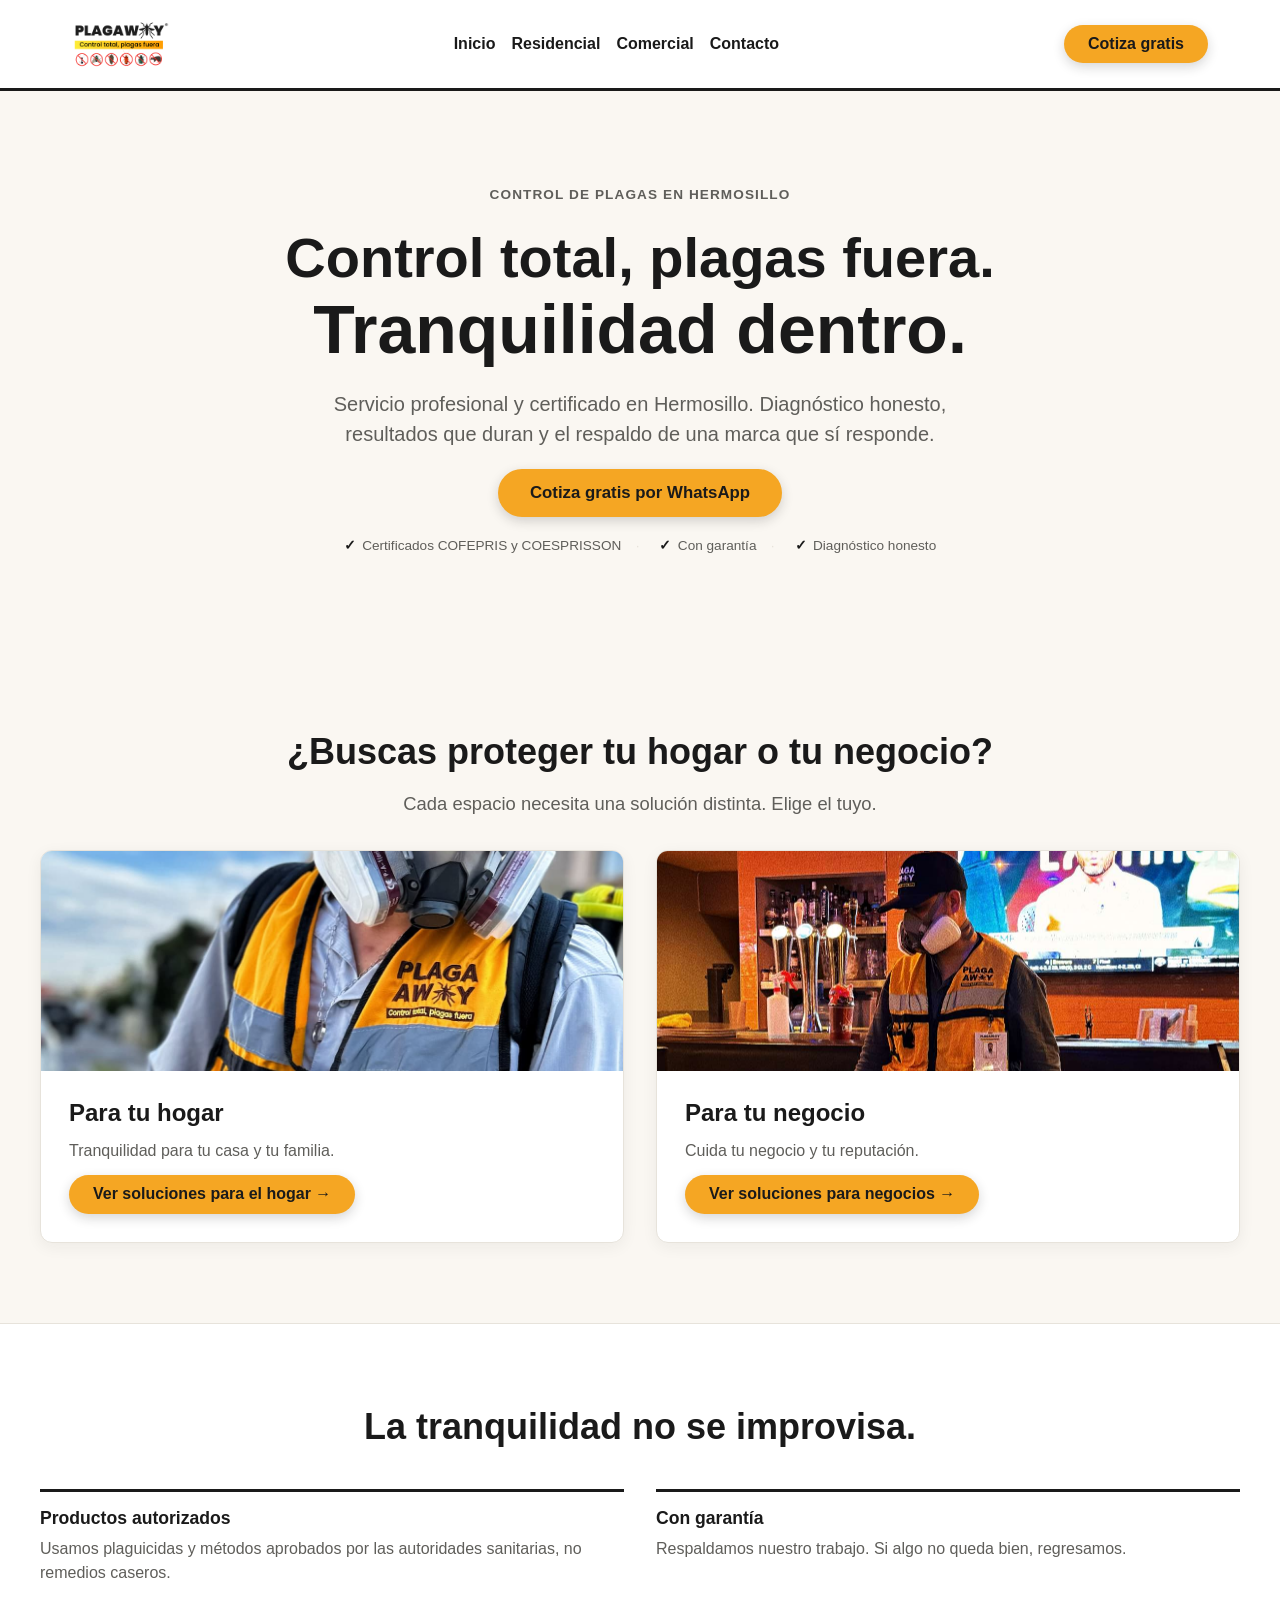
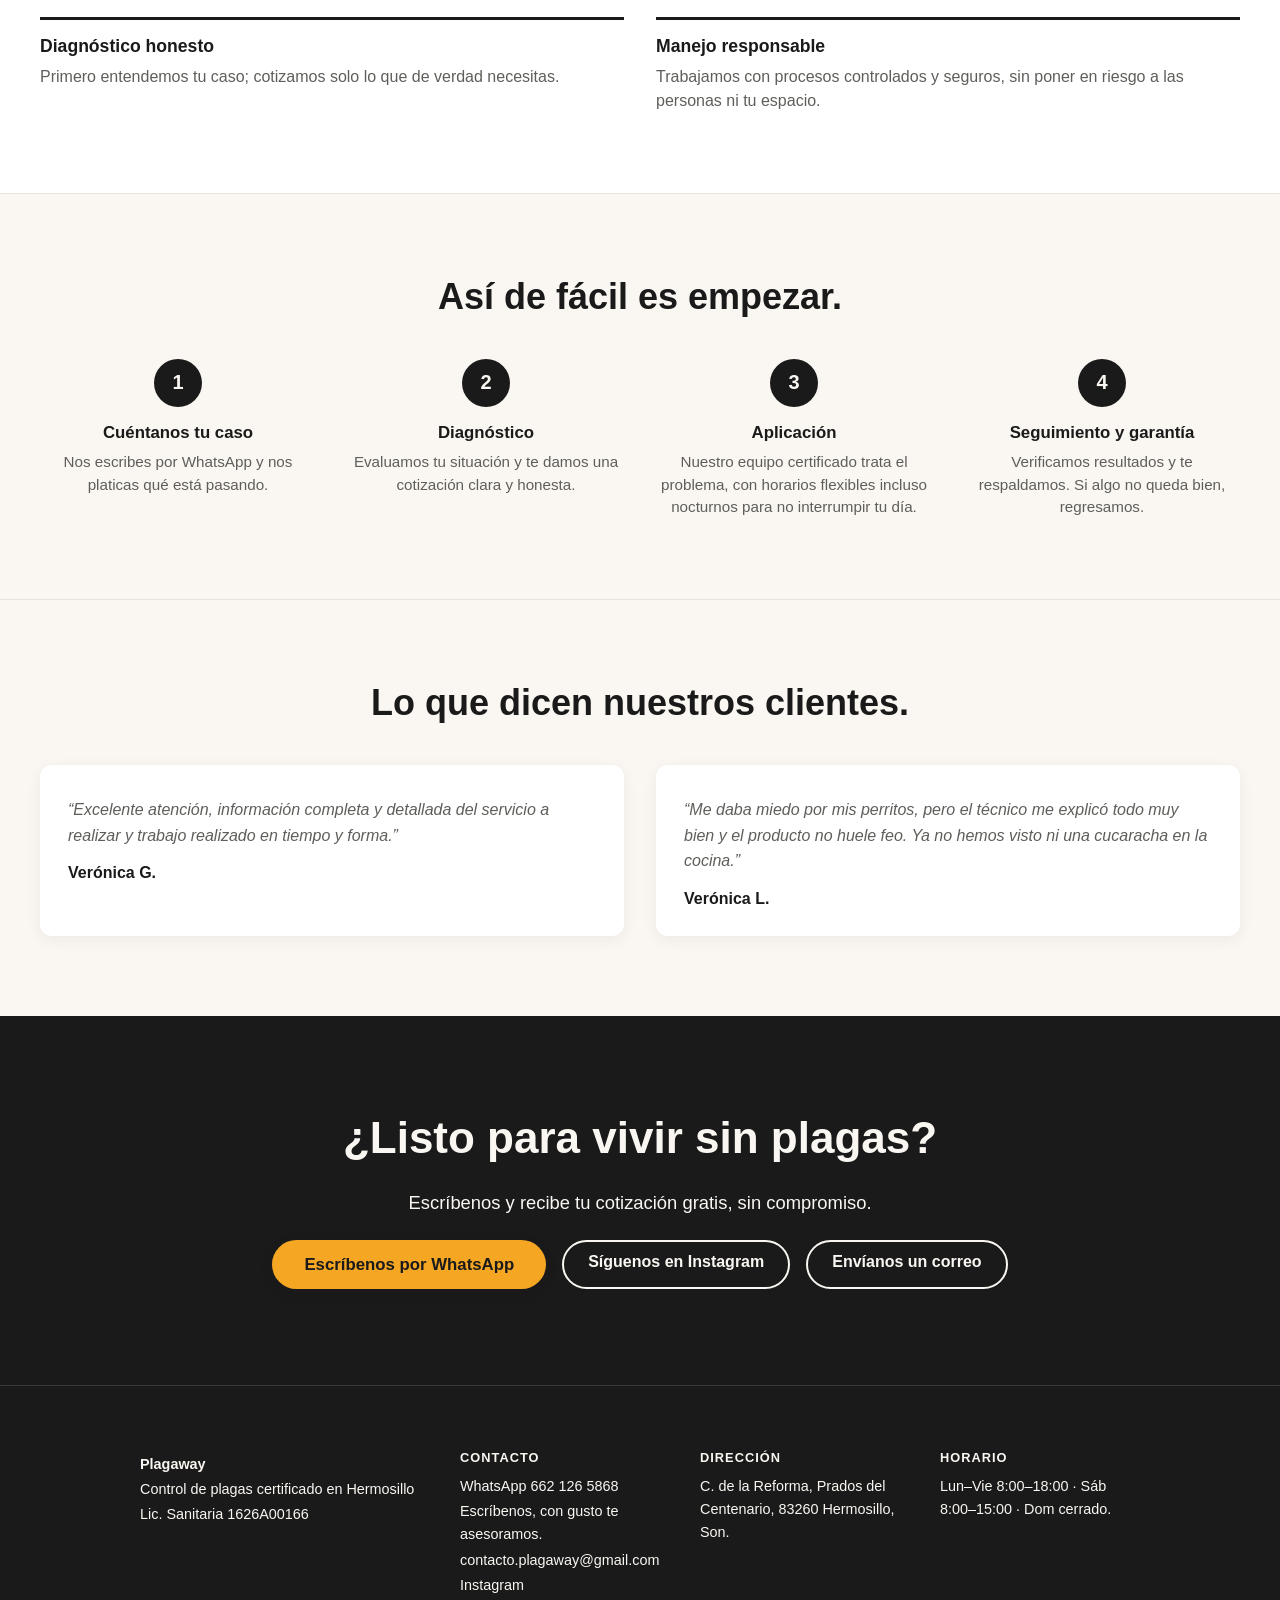
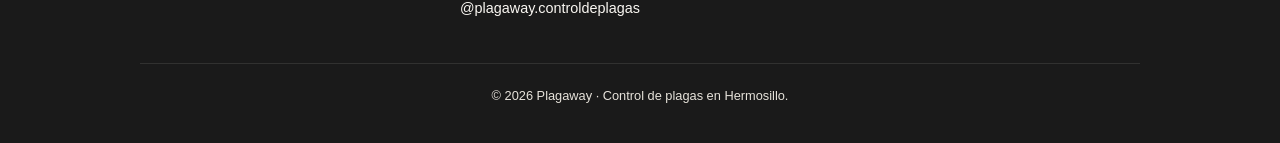
==== index.html @ 9a329391 "chore: favicon del sitio" ====
<!DOCTYPE html>
<html lang="es-MX">
<head>
  <meta charset="UTF-8">
  <meta name="viewport" content="width=device-width, initial-scale=1.0">
  <meta name="theme-color" content="#1A1A1A">
  <link rel="icon" type="image/png" href="favicon-isotipo.png">
  <link rel="apple-touch-icon" href="favicon-isotipo.png">
  <title>Plagaway | Fumigación y control de plagas en Hermosillo</title>
  <meta name="description" content="Control de plagas profesional y certificado en Hermosillo. Negocios, restaurantes y hogares. Diagnóstico honesto y garantía. Cotiza gratis por WhatsApp.">
  <meta name="keywords" content="fumigación Hermosillo, control de plagas Hermosillo, fumigación restaurantes, control de plagas negocios, póliza de fumigación, control de roedores, ratas, ratones, cucarachas, fumigación comercial, fumigación residencial, plagas Sonora">
  <meta property="og:title" content="Plagaway | Fumigación y control de plagas en Hermosillo">
  <meta property="og:description" content="Control de plagas profesional y certificado en Hermosillo y alrededores. Negocios, restaurantes y hogares. Cotiza gratis por WhatsApp.">
  <meta property="og:type" content="website">
  <meta property="og:site_name" content="Plagaway">
  <link rel="canonical" href="https://www.plagaway.com.mx/">
  <meta property="og:locale" content="es_MX">
  <meta property="og:url" content="https://www.plagaway.com.mx/">
  <meta property="og:image" content="https://www.plagaway.com.mx/img/og-image.jpg">
  <meta property="og:image:width" content="1200">
  <meta property="og:image:height" content="630">
  <meta name="twitter:card" content="summary_large_image">
  <meta name="twitter:title" content="Plagaway | Fumigación y control de plagas en Hermosillo">
  <meta name="twitter:description" content="Control de plagas profesional y certificado en Hermosillo y alrededores. Negocios, restaurantes y hogares. Cotiza gratis por WhatsApp.">
  <meta name="twitter:image" content="https://www.plagaway.com.mx/img/og-image.jpg">
  <link rel="stylesheet" href="styles.css">
  <script type="application/ld+json">
  {
    "@context": "https://schema.org",
    "@type": "LocalBusiness",
    "name": "Plagaway",
    "description": "Control de plagas certificado en Hermosillo para negocios y hogares.",
    "url": "https://www.plagaway.com.mx",
    "telephone": "+526621265868",
    "email": "contacto.plagaway@gmail.com",
    "image": "https://www.plagaway.com.mx/img/og-image.jpg",
    "logo": "https://www.plagaway.com.mx/img/og-image.jpg",
    "address": {
      "@type": "PostalAddress",
      "streetAddress": "C. de la Reforma, Prados del Centenario",
      "addressLocality": "Hermosillo",
      "addressRegion": "Sonora",
      "postalCode": "83260",
      "addressCountry": "MX"
    },
    "areaServed": "Hermosillo y alrededores",
    "openingHours": [
      "Mo-Fr 08:00-18:00",
      "Sa 08:00-15:00"
    ],
    "sameAs": [
      "https://instagram.com/plagaway.controldeplagas"
    ]
  }
  </script>
</head>
<body>
  <header class="topbar">
    <div class="topbar__inner">
      <img src="logo.png" alt="Plagaway" class="topbar__logo">
      <nav class="nav">
        <a href="index.html">Inicio</a>
        <a href="residencial.html">Residencial</a>
        <a href="comercial.html">Comercial</a>
        <a href="#contacto">Contacto</a>
      </nav>
      <a href="https://wa.me/526621265868?text=Hola%2C%20vengo%20de%20su%20p%C3%A1gina%20web%20y%20quiero%20cotizar." target="_blank" rel="noopener noreferrer" class="btn btn--amber">Cotiza gratis</a>
    </div>
  </header>

  <section class="hero">
    <div class="hero__inner">
      <p class="hero__kicker">Control de plagas en Hermosillo</p>
      <h1 class="hero__title">Control total, plagas fuera. <span class="hero__title-accent">Tranquilidad dentro.</span></h1>
      <p class="hero__subtitle">Servicio profesional y certificado en Hermosillo. Diagnóstico honesto, resultados que duran y el respaldo de una marca que sí responde.</p>
      <a href="https://wa.me/526621265868?text=Hola%2C%20vengo%20de%20su%20p%C3%A1gina%20web%20y%20quiero%20cotizar." target="_blank" rel="noopener noreferrer" class="btn btn--amber btn--large">Cotiza gratis por WhatsApp</a>
      <ul class="hero__trust">
        <li>Certificados COFEPRIS y COESPRISSON</li>
        <li>Con garantía</li>
        <li>Diagnóstico honesto</li>
      </ul>
    </div>
  </section>

  <section class="paths">
    <div class="paths__inner">
      <h2 class="paths__heading">¿Buscas proteger tu hogar o tu negocio?</h2>
      <p class="paths__intro">Cada espacio necesita una solución distinta. Elige el tuyo.</p>
      <div class="paths__grid">
        <article class="path-card">
          <img class="path-card__image" src="img/residencial-servicio.jpg" style="object-position: center 32%;" alt="Técnico certificado de Plagaway atendiendo un hogar">
          <div class="path-card__body">
            <h3 class="path-card__title">Para tu hogar</h3>
            <p class="path-card__text">Tranquilidad para tu casa y tu familia.</p>
            <a href="residencial.html" class="btn btn--amber">Ver soluciones para el hogar →</a>
          </div>
        </article>
        <article class="path-card">
          <img class="path-card__image" src="img/comercial-restaurante.jpg" style="object-position: center 18%;" alt="Técnico de Plagaway fumigando un restaurante">
          <div class="path-card__body">
            <h3 class="path-card__title">Para tu negocio</h3>
            <p class="path-card__text">Cuida tu negocio y tu reputación.</p>
            <a href="comercial.html" class="btn btn--amber">Ver soluciones para negocios →</a>
          </div>
        </article>
      </div>
    </div>
  </section>

  <section class="why">
    <div class="why__inner">
      <h2 class="why__heading">La tranquilidad no se improvisa.</h2>

      <div class="why__grid">
        <div class="why-item">
          <h3 class="why-item__title">Productos autorizados</h3>
          <p class="why-item__text">Usamos plaguicidas y métodos aprobados por las autoridades sanitarias, no remedios caseros.</p>
        </div>
        <div class="why-item">
          <h3 class="why-item__title">Con garantía</h3>
          <p class="why-item__text">Respaldamos nuestro trabajo. Si algo no queda bien, regresamos.</p>
        </div>
        <div class="why-item">
          <h3 class="why-item__title">Diagnóstico honesto</h3>
          <p class="why-item__text">Primero entendemos tu caso; cotizamos solo lo que de verdad necesitas.</p>
        </div>
        <div class="why-item">
          <h3 class="why-item__title">Manejo responsable</h3>
          <p class="why-item__text">Trabajamos con procesos controlados y seguros, sin poner en riesgo a las personas ni tu espacio.</p>
        </div>
      </div>
    </div>
  </section>

  <section class="process">
    <div class="process__inner">
      <h2 class="process__heading">Así de fácil es empezar.</h2>

      <div class="process__steps">
        <div class="process-step">
          <span class="process-step__number">1</span>
          <h3 class="process-step__title">Cuéntanos tu caso</h3>
          <p class="process-step__text">Nos escribes por WhatsApp y nos platicas qué está pasando.</p>
        </div>
        <div class="process-step">
          <span class="process-step__number">2</span>
          <h3 class="process-step__title">Diagnóstico</h3>
          <p class="process-step__text">Evaluamos tu situación y te damos una cotización clara y honesta.</p>
        </div>
        <div class="process-step">
          <span class="process-step__number">3</span>
          <h3 class="process-step__title">Aplicación</h3>
          <p class="process-step__text">Nuestro equipo certificado trata el problema, con horarios flexibles incluso nocturnos para no interrumpir tu día.</p>
        </div>
        <div class="process-step">
          <span class="process-step__number">4</span>
          <h3 class="process-step__title">Seguimiento y garantía</h3>
          <p class="process-step__text">Verificamos resultados y te respaldamos. Si algo no queda bien, regresamos.</p>
        </div>
      </div>
    </div>
  </section>

  <section class="testimonials">
    <div class="testimonials__inner">
      <h2 class="testimonials__heading">Lo que dicen nuestros clientes.</h2>

      <div class="testimonials__grid">
        <blockquote class="testimonial">
          <p class="testimonial__text">“Excelente atención, información completa y detallada del servicio a realizar y trabajo realizado en tiempo y forma.”</p>
          <footer class="testimonial__author">Verónica G.</footer>
        </blockquote>
        <blockquote class="testimonial">
          <p class="testimonial__text">“Me daba miedo por mis perritos, pero el técnico me explicó todo muy bien y el producto no huele feo. Ya no hemos visto ni una cucaracha en la cocina.”</p>
          <footer class="testimonial__author">Verónica L.</footer>
        </blockquote>
      </div>
    </div>
  </section>

  <section class="contact" id="contacto">
    <div class="contact__inner">
      <h2 class="contact__heading">¿Listo para vivir sin plagas?</h2>
      <p class="contact__subtitle">Escríbenos y recibe tu cotización gratis, sin compromiso.</p>

      <div class="contact__actions">
        <a href="https://wa.me/526621265868?text=Hola%2C%20vengo%20de%20su%20p%C3%A1gina%20web%20y%20quiero%20cotizar." target="_blank" rel="noopener noreferrer" class="btn btn--amber btn--large">Escríbenos por WhatsApp</a>
        <a href="https://instagram.com/plagaway.controldeplagas" class="btn btn--outline">Síguenos en Instagram</a>
        <a href="mailto:contacto.plagaway@gmail.com" class="btn btn--outline">Envíanos un correo</a>
      </div>
    </div>
  </section>

  <footer class="footer">
    <div class="footer__inner">
      <div class="footer__col">
        <p class="footer__name">Plagaway</p>
        <p>Control de plagas certificado en Hermosillo</p>
        <p class="footer__muted">Lic. Sanitaria 1626A00166</p>
      </div>

      <div class="footer__col">
        <h2 class="footer__title">Contacto</h2>
        <p><a class="footer__link" href="https://wa.me/526621265868?text=Hola%2C%20vengo%20de%20su%20p%C3%A1gina%20web%20y%20quiero%20cotizar." target="_blank" rel="noopener noreferrer">WhatsApp 662 126 5868</a></p>
        <p class="footer__muted">Escríbenos, con gusto te asesoramos.</p>
        <p><a class="footer__link" href="mailto:contacto.plagaway@gmail.com">contacto.plagaway@gmail.com</a></p>
        <p><a class="footer__link" href="https://instagram.com/plagaway.controldeplagas" target="_blank" rel="noopener noreferrer">Instagram @plagaway.controldeplagas</a></p>
      </div>

      <div class="footer__col">
        <h2 class="footer__title">Dirección</h2>
        <p>C. de la Reforma, Prados del Centenario, 83260 Hermosillo, Son.</p>
      </div>

      <div class="footer__col">
        <h2 class="footer__title">Horario</h2>
        <p>Lun–Vie 8:00–18:00 · Sáb 8:00–15:00 · Dom cerrado.</p>
      </div>
    </div>

    <p class="footer__legal">© 2026 Plagaway · Control de plagas en Hermosillo.</p>
  </footer>
</body>
</html>
---- styles.css ----
:root {
  --ambar: #F5A623;
  --ambar-oscuro: #E08E00;
  --negro-carbon: #1A1A1A;
  --crema: #FAF7F2;
  --gris-piedra: #E7E3DB;
  --blanco: #FFFFFF;
  --gris-oscuro: #5F5E5A;
}

* {
  box-sizing: border-box;
}

body,
h1,
h2,
h3,
h4,
p,
blockquote {
  margin: 0;
}

body {
  font-family: -apple-system, BlinkMacSystemFont, "Segoe UI", Roboto, Helvetica, Arial, sans-serif;
  background-color: var(--crema);
  color: var(--negro-carbon);
}

.btn {
  display: inline-block;
  border-radius: 999px;
  padding: 0.65rem 1.5rem;
  font-weight: 600;
  text-decoration: none;
  transition: background-color 0.2s ease, box-shadow 0.2s ease;
}

.btn--amber {
  background-color: var(--ambar);
  color: var(--negro-carbon);
  box-shadow: 0 4px 12px rgba(26, 26, 26, 0.18);
}

.btn--amber:hover {
  background-color: var(--ambar-oscuro);
  box-shadow: 0 6px 16px rgba(26, 26, 26, 0.22);
}

.btn--large {
  padding: 0.9rem 2rem;
  font-size: 1.05rem;
}

/* Barra superior */
.topbar {
  background-color: var(--blanco);
  border-bottom: 3px solid var(--negro-carbon);
}

.topbar__inner {
  max-width: 1200px;
  margin: 0 auto;
  padding: 1rem 1.25rem;
  display: flex;
  flex-wrap: wrap;
  align-items: center;
  justify-content: space-between;
  gap: 0.75rem;
}

.topbar__logo {
  height: 40px;
  width: auto;
  order: 1;
}

.topbar__inner > .btn {
  order: 2;
}

.nav {
  order: 3;
  width: 100%;
  display: flex;
  flex-wrap: wrap;
  justify-content: center;
  gap: 1rem;
  font-size: 0.9rem;
}

.nav a {
  color: var(--negro-carbon);
  text-decoration: none;
  font-weight: 600;
}

.nav a:hover,
.nav a:focus {
  color: var(--negro-carbon);
}

/* Hero */
.hero {
  background-color: var(--crema);
  padding: 3.5rem 1.25rem;
}

.hero__inner {
  max-width: 800px;
  margin: 0 auto;
  text-align: center;
  display: flex;
  flex-direction: column;
  align-items: center;
  gap: 1.25rem;
}

.hero__title {
  color: var(--negro-carbon);
  font-size: clamp(2rem, 5vw, 3.5rem);
  line-height: 1.15;
}

.hero__subtitle {
  color: var(--gris-oscuro);
  font-size: clamp(1rem, 2vw, 1.25rem);
  line-height: 1.5;
  max-width: 620px;
}

.hero__cert {
  color: var(--gris-oscuro);
  font-size: 0.85rem;
}

.hero__kicker {
  color: var(--gris-oscuro);
  text-transform: uppercase;
  letter-spacing: 0.08em;
  font-size: 0.85rem;
  font-weight: 600;
  margin-bottom: 0.25rem;
}

.hero__title-accent {
  display: block;
  font-size: clamp(2.5rem, 6vw, 4.25rem);
  font-weight: 800;
}

.hero__trust {
  list-style: none;
  margin: 0;
  padding: 0;
  display: flex;
  flex-wrap: wrap;
  justify-content: center;
  gap: 0.5rem 1.25rem;
  font-size: 0.85rem;
  color: var(--gris-oscuro);
}

.hero__trust li {
  display: flex;
  align-items: center;
  gap: 0.4rem;
}

.hero__trust li::before {
  content: "✓";
  color: var(--negro-carbon);
  font-weight: 700;
}

.hero__trust li:not(:last-child)::after {
  content: "·";
  color: var(--gris-piedra);
  margin-left: 0.5rem;
}

@media (max-width: 480px) {
  .hero__title {
    font-size: 1.75rem;
  }

  .hero__title-accent {
    font-size: 2rem;
    line-height: 1.15;
  }
}

@media (min-width: 768px) {
  .topbar__inner {
    flex-wrap: nowrap;
    padding: 1.25rem 2rem;
  }

  .topbar__logo {
    height: 48px;
  }

  .nav {
    order: 2;
    width: auto;
    font-size: 1rem;
  }

  .topbar__inner > .btn {
    order: 3;
  }

  .hero {
    padding: 6rem 2rem;
  }
}

/* Servicios */
.services {
  background-color: var(--crema);
  padding: 3.5rem 1.25rem;
}

.services__inner {
  max-width: 1200px;
  margin: 0 auto;
}

.services__heading {
  color: var(--negro-carbon);
  text-align: center;
  font-size: clamp(1.5rem, 4vw, 2.25rem);
  line-height: 1.25;
  margin-bottom: 2rem;
}

.services__cards {
  display: grid;
  grid-template-columns: 1fr;
  gap: 1.5rem;
}

.service-card {
  background-color: var(--blanco);
  border: 1px solid var(--gris-piedra);
  border-radius: 12px;
  padding: 1.75rem;
  box-shadow: 0 4px 16px rgba(26, 26, 26, 0.06);
  display: flex;
  flex-direction: column;
  align-items: flex-start;
  gap: 1rem;
}

.service-card__image {
  display: block;
  width: calc(100% + 3.5rem);
  height: 340px;
  object-fit: cover;
  object-position: top;
  margin: -1.75rem -1.75rem 0 -1.75rem;
  border-radius: 12px 12px 0 0;
}

.service-card__title {
  color: var(--negro-carbon);
  font-size: 1.5rem;
  font-weight: 700;
  border-left: 4px solid var(--negro-carbon);
  padding-left: 0.75rem;
}

.service-card:nth-child(2) .service-card__title {
  border-left-color: var(--negro-carbon);
}

.service-card__text {
  color: var(--gris-oscuro);
  line-height: 1.5;
}

.specialties {
  display: grid;
  grid-template-columns: 1fr;
  gap: 1.5rem;
  margin-top: 3rem;
  padding-top: 2rem;
  border-top: 1px solid var(--gris-piedra);
}

.specialty {
  border-top: 3px solid var(--negro-carbon);
  padding-top: 0.75rem;
  display: flex;
  flex-direction: column;
  gap: 0.4rem;
}

.specialty__title {
  color: var(--negro-carbon);
  font-weight: 600;
  font-size: 1rem;
}

.specialty__text {
  color: var(--gris-oscuro);
  font-size: 0.9rem;
  line-height: 1.4;
}

@media (min-width: 600px) {
  .specialties {
    grid-template-columns: repeat(2, 1fr);
  }
}

@media (min-width: 768px) {
  .services {
    padding: 5rem 2rem;
  }

  .services__cards {
    grid-template-columns: repeat(2, 1fr);
    gap: 2rem;
  }

  .service-card__image {
    height: 380px;
  }

  .specialties {
    grid-template-columns: repeat(4, 1fr);
  }
}

/* Por qué Plagaway */
.why {
  background-color: var(--blanco);
  border-top: 1px solid var(--gris-piedra);
  padding: 3.5rem 1.25rem;
}

.why__inner {
  max-width: 1200px;
  margin: 0 auto;
}

.why__heading {
  color: var(--negro-carbon);
  text-align: center;
  font-size: clamp(1.5rem, 4vw, 2.25rem);
  line-height: 1.25;
  margin-bottom: 2.5rem;
}

.why__grid {
  display: grid;
  grid-template-columns: 1fr;
  gap: 2rem;
}

.why-item {
  border-top: 3px solid var(--negro-carbon);
  padding-top: 1rem;
  display: flex;
  flex-direction: column;
  gap: 0.5rem;
}

.why-item__title {
  color: var(--negro-carbon);
  font-weight: 700;
  font-size: 1.1rem;
}

.why-item__text {
  color: var(--gris-oscuro);
  line-height: 1.5;
}

@media (min-width: 768px) {
  .why {
    padding: 5rem 2rem;
  }

  .why__grid {
    grid-template-columns: repeat(2, 1fr);
  }
}

/* Proceso */
.process {
  background-color: var(--crema);
  border-top: 1px solid var(--gris-piedra);
  padding: 3.5rem 1.25rem;
}

.process__inner {
  max-width: 1200px;
  margin: 0 auto;
}

.process__heading {
  color: var(--negro-carbon);
  text-align: center;
  font-size: clamp(1.5rem, 4vw, 2.25rem);
  line-height: 1.25;
  margin-bottom: 2.5rem;
}

.process__steps {
  display: grid;
  grid-template-columns: 1fr;
  gap: 2rem;
}

.process-step {
  display: flex;
  flex-direction: column;
  align-items: center;
  text-align: center;
  gap: 0.5rem;
}

.process-step__number {
  display: flex;
  align-items: center;
  justify-content: center;
  width: 48px;
  height: 48px;
  border-radius: 50%;
  background-color: var(--negro-carbon);
  color: var(--crema);
  font-weight: 700;
  font-size: 1.25rem;
  margin-bottom: 0.5rem;
}

.process-step__title {
  color: var(--negro-carbon);
  font-weight: 700;
  font-size: 1.05rem;
}

.process-step__text {
  color: var(--gris-oscuro);
  line-height: 1.5;
  font-size: 0.95rem;
}

@media (min-width: 768px) {
  .process {
    padding: 5rem 2rem;
  }

  .process__steps {
    grid-template-columns: repeat(4, 1fr);
  }
}

/* Testimonios */
.testimonials {
  background-color: var(--crema);
  border-top: 1px solid var(--gris-piedra);
  padding: 3.5rem 1.25rem;
}

.testimonials__inner {
  max-width: 1200px;
  margin: 0 auto;
}

.testimonials__heading {
  color: var(--negro-carbon);
  text-align: center;
  font-size: clamp(1.5rem, 4vw, 2.25rem);
  line-height: 1.25;
  margin-bottom: 2.5rem;
}

.testimonials__grid {
  display: grid;
  grid-template-columns: 1fr;
  gap: 1.5rem;
}

.testimonial {
  background-color: var(--blanco);
  border-radius: 12px;
  box-shadow: 0 4px 16px rgba(26, 26, 26, 0.06);
  padding: 2rem 1.75rem 1.75rem;
  display: flex;
  flex-direction: column;
  gap: 1rem;
}

.testimonial__quote-mark {
  font-family: Georgia, "Times New Roman", serif;
  font-size: 3rem;
  line-height: 1;
  color: var(--ambar);
}

.testimonial__text {
  color: var(--gris-oscuro);
  line-height: 1.6;
  font-style: italic;
}

.testimonial__author {
  color: var(--negro-carbon);
  font-weight: 700;
  font-style: normal;
}

@media (min-width: 768px) {
  .testimonials {
    padding: 5rem 2rem;
  }

  .testimonials__grid {
    grid-template-columns: repeat(2, 1fr);
    gap: 2rem;
  }
}

/* Contacto */
.contact {
  background-color: var(--negro-carbon);
  text-align: center;
  padding: 3.5rem 1.25rem;
}

.contact__inner {
  max-width: 800px;
  margin: 0 auto;
  display: flex;
  flex-direction: column;
  align-items: center;
  gap: 1.5rem;
}

.contact__heading {
  color: var(--crema);
  font-size: clamp(1.75rem, 4vw, 2.75rem);
  line-height: 1.2;
}

.contact__subtitle {
  color: var(--crema);
  font-size: clamp(1rem, 2vw, 1.15rem);
  line-height: 1.5;
}

.contact__actions {
  display: flex;
  flex-direction: column;
  gap: 1rem;
  width: 100%;
  max-width: 360px;
}

.btn--outline {
  background-color: transparent;
  border: 2px solid var(--crema);
  color: var(--crema);
}

.btn--outline:hover {
  background-color: var(--crema);
  color: var(--negro-carbon);
}

@media (min-width: 600px) {
  .contact__actions {
    flex-direction: row;
    flex-wrap: wrap;
    justify-content: center;
    width: auto;
    max-width: none;
  }
}

@media (min-width: 768px) {
  .contact {
    padding: 6rem 2rem;
  }
}

/* Póliza mensual (comercial.html) */
.policy {
  background-color: var(--crema);
  padding: 3.5rem 1.25rem;
}

.policy__inner {
  max-width: 1200px;
  margin: 0 auto;
}

.policy__heading {
  color: var(--negro-carbon);
  text-align: center;
  font-size: clamp(1.5rem, 4vw, 2.25rem);
  line-height: 1.25;
  margin-bottom: 1rem;
}

.policy__intro {
  color: var(--gris-oscuro);
  text-align: center;
  font-size: clamp(1rem, 2vw, 1.15rem);
  line-height: 1.5;
  max-width: 700px;
  margin: 0 auto 2.5rem;
}

.policy__grid {
  display: grid;
  grid-template-columns: 1fr;
  gap: 1.5rem;
}

.policy-card {
  background-color: var(--blanco);
  border: 1px solid var(--gris-piedra);
  border-radius: 12px;
  padding: 1.75rem;
  box-shadow: 0 4px 16px rgba(26, 26, 26, 0.06);
  display: flex;
  flex-direction: column;
  gap: 0.75rem;
}

.policy-card__title {
  color: var(--negro-carbon);
  font-weight: 700;
  font-size: 1.15rem;
  border-left: 4px solid var(--negro-carbon);
  padding-left: 0.75rem;
}

.policy-card__text {
  color: var(--gris-oscuro);
  line-height: 1.5;
}

@media (min-width: 768px) {
  .policy {
    padding: 5rem 2rem;
  }

  .policy__grid {
    grid-template-columns: repeat(2, 1fr);
    gap: 2rem;
  }
}

/* Tipos de negocio (comercial.html) */
.business-types {
  background-color: var(--blanco);
  border-top: 1px solid var(--gris-piedra);
  padding: 3.5rem 1.25rem;
  text-align: center;
}

.business-types__inner {
  max-width: 1000px;
  margin: 0 auto;
}

.business-types__heading {
  color: var(--negro-carbon);
  font-size: clamp(1.5rem, 4vw, 2.25rem);
  line-height: 1.25;
  margin-bottom: 2rem;
}

.business-types__list {
  display: flex;
  flex-wrap: wrap;
  justify-content: center;
  gap: 0.75rem;
  margin-bottom: 1.5rem;
}

.business-type {
  background-color: var(--crema);
  border: 1px solid var(--gris-piedra);
  color: var(--negro-carbon);
  font-weight: 600;
  padding: 0.5rem 1.25rem;
  border-radius: 999px;
  font-size: 0.95rem;
}

.business-types__note {
  color: var(--gris-oscuro);
  font-size: 0.85rem;
  line-height: 1.5;
}

@media (min-width: 768px) {
  .business-types {
    padding: 5rem 2rem;
  }
}

/* Galería "Plagaway en acción" (comercial.html) */
.gallery {
  background-color: var(--crema);
  border-top: 1px solid var(--gris-piedra);
  padding: 3.5rem 1.25rem;
}

.gallery__inner {
  max-width: 1200px;
  margin: 0 auto;
}

.gallery__heading {
  color: var(--negro-carbon);
  text-align: center;
  font-size: clamp(1.5rem, 4vw, 2.25rem);
  line-height: 1.25;
  margin-bottom: 2.5rem;
}

.gallery__grid {
  display: grid;
  grid-template-columns: 1fr;
  gap: 1.5rem;
}

.gallery__item {
  margin: 0;
  background-color: var(--blanco);
  border: 1px solid var(--gris-piedra);
  border-radius: 12px;
  overflow: hidden;
  box-shadow: 0 4px 16px rgba(26, 26, 26, 0.06);
}

.gallery__img {
  display: block;
  width: 100%;
  height: auto;
  aspect-ratio: 1 / 1;
  object-fit: cover;
  object-position: 50% 50%;
}

.gallery__img--restaurante {
  object-position: 50% 20%;
}

.gallery__img--admin {
  object-position: 50% 40%;
}

.gallery__caption {
  color: var(--gris-oscuro);
  font-size: 0.9rem;
  line-height: 1.45;
  padding: 1rem 1.25rem 1.25rem;
}

/* Variante retrato para fotos verticales (residencial.html) */
.gallery--residencial .gallery__img {
  aspect-ratio: 3 / 4;
}

.gallery__img--servicio {
  object-position: 50% 0%;
}

.gallery__img--preparacion {
  object-position: 50% 70%;
}

@media (min-width: 768px) {
  .gallery {
    padding: 5rem 2rem;
  }

  .gallery__grid {
    grid-template-columns: repeat(3, 1fr);
    gap: 2rem;
  }
}

/* Nuestro equipo (residencial.html) */
.team {
  background-color: var(--blanco);
  border-top: 1px solid var(--gris-piedra);
  padding: 3.5rem 1.25rem;
}

.team__inner {
  max-width: 1100px;
  margin: 0 auto;
  display: grid;
  grid-template-columns: 1fr;
  gap: 2rem;
}

.team__text {
  display: flex;
  flex-direction: column;
  gap: 1rem;
}

.team__rule {
  display: block;
  width: 48px;
  height: 4px;
  background-color: var(--ambar);
  border-radius: 999px;
}

.team__heading {
  color: var(--negro-carbon);
  font-size: clamp(1.5rem, 4vw, 2.25rem);
  line-height: 1.25;
}

.team__lead {
  color: var(--gris-oscuro);
  font-size: clamp(1rem, 2vw, 1.15rem);
  line-height: 1.6;
  max-width: 34ch;
}

.team__photo {
  display: block;
  width: 100%;
  height: auto;
  aspect-ratio: 1 / 1;
  object-fit: cover;
  object-position: 50% 70%;
  border-radius: 12px;
  box-shadow: 0 4px 16px rgba(26, 26, 26, 0.06);
}

@media (min-width: 768px) {
  .team {
    padding: 5rem 2rem;
  }

  .team__inner {
    grid-template-columns: 1fr minmax(0, 480px);
    gap: 3.5rem;
    align-items: center;
  }
}

/* Seguro para tu familia (residencial.html) */
.trust {
  background-color: var(--crema);
  padding: 3.5rem 1.25rem;
}

.trust__inner {
  max-width: 1200px;
  margin: 0 auto;
}

.trust__heading {
  color: var(--negro-carbon);
  text-align: center;
  font-size: clamp(1.5rem, 4vw, 2.25rem);
  line-height: 1.25;
  margin-bottom: 1rem;
}

.trust__intro {
  color: var(--gris-oscuro);
  text-align: center;
  font-size: clamp(1rem, 2vw, 1.15rem);
  line-height: 1.5;
  max-width: 700px;
  margin: 0 auto 2.5rem;
}

.trust__grid {
  display: grid;
  grid-template-columns: 1fr;
  gap: 1.5rem;
}

.trust-card {
  background-color: var(--blanco);
  border: 1px solid var(--gris-piedra);
  border-radius: 12px;
  padding: 1.75rem;
  box-shadow: 0 4px 16px rgba(26, 26, 26, 0.06);
  display: flex;
  flex-direction: column;
  gap: 0.75rem;
}

.trust-card__title {
  color: var(--negro-carbon);
  font-weight: 700;
  font-size: 1.15rem;
  border-left: 4px solid var(--negro-carbon);
  padding-left: 0.75rem;
}

.trust-card__text {
  color: var(--gris-oscuro);
  line-height: 1.5;
}

@media (min-width: 768px) {
  .trust {
    padding: 5rem 2rem;
  }

  .trust__grid {
    grid-template-columns: repeat(3, 1fr);
    gap: 2rem;
  }
}

.testimonial--featured {
  max-width: 640px;
  margin: 0 auto;
}

/* Selector de dos caminos (index.html) */
.paths {
  background-color: var(--crema);
  padding: 3.5rem 1.25rem;
}

.paths__inner {
  max-width: 1200px;
  margin: 0 auto;
}

.paths__heading {
  color: var(--negro-carbon);
  text-align: center;
  font-size: clamp(1.5rem, 4vw, 2.25rem);
  line-height: 1.25;
  margin-bottom: 1rem;
}

.paths__intro {
  color: var(--gris-oscuro);
  text-align: center;
  font-size: clamp(1rem, 2vw, 1.15rem);
  line-height: 1.5;
  max-width: 600px;
  margin: 0 auto 2rem;
}

.paths__grid {
  display: grid;
  grid-template-columns: 1fr;
  gap: 1.5rem;
}

.path-card {
  background-color: var(--blanco);
  border: 1px solid var(--gris-piedra);
  border-radius: 12px;
  box-shadow: 0 4px 16px rgba(26, 26, 26, 0.06);
  overflow: hidden;
  display: flex;
  flex-direction: column;
}

.path-card__image {
  display: block;
  width: 100%;
  height: 220px;
  object-fit: cover;
  object-position: top;
}

.path-card__body {
  padding: 1.75rem;
  display: flex;
  flex-direction: column;
  align-items: flex-start;
  gap: 0.75rem;
}

.path-card__title {
  color: var(--negro-carbon);
  font-size: 1.5rem;
  font-weight: 700;
}

.path-card__text {
  color: var(--gris-oscuro);
  line-height: 1.5;
}

@media (min-width: 768px) {
  .paths {
    padding: 5rem 2rem;
  }

  .paths__grid {
    grid-template-columns: repeat(2, 1fr);
    gap: 2rem;
  }
}

/* Footer */
.footer {
  background-color: var(--negro-carbon);
  border-top: 1px solid rgba(250, 247, 242, 0.14);
  padding: 3rem 1.25rem 2rem;
}

.footer__inner {
  max-width: 1000px;
  margin: 0 auto;
  display: grid;
  grid-template-columns: 1fr;
  gap: 2rem;
}

.footer__name {
  color: var(--crema);
  font-size: 1.2rem;
  font-weight: 800;
  margin-bottom: 0.35rem;
}

.footer__title {
  color: var(--crema);
  font-size: 0.8rem;
  font-weight: 700;
  text-transform: uppercase;
  letter-spacing: 0.08em;
  margin-bottom: 0.6rem;
}

.footer__col p {
  color: var(--crema);
  font-size: 0.9rem;
  line-height: 1.6;
  margin: 0.15rem 0;
}

.footer__muted {
  color: var(--gris-piedra);
}

.footer__link {
  color: var(--crema);
  text-decoration: none;
  border-bottom: 1px solid transparent;
  transition: color 0.15s ease, border-color 0.15s ease;
}

.footer__link:hover,
.footer__link:focus {
  color: var(--ambar);
  border-bottom-color: var(--ambar);
}

.footer__legal {
  max-width: 1000px;
  margin: 2.5rem auto 0;
  padding-top: 1.5rem;
  border-top: 1px solid rgba(250, 247, 242, 0.1);
  color: var(--gris-piedra);
  font-size: 0.8rem;
  text-align: center;
}

@media (min-width: 768px) {
  .footer {
    padding: 4rem 2rem 2.5rem;
  }

  .footer__inner {
    grid-template-columns: 1.4fr 1fr 1fr 1fr;
    gap: 2.5rem;
  }
}
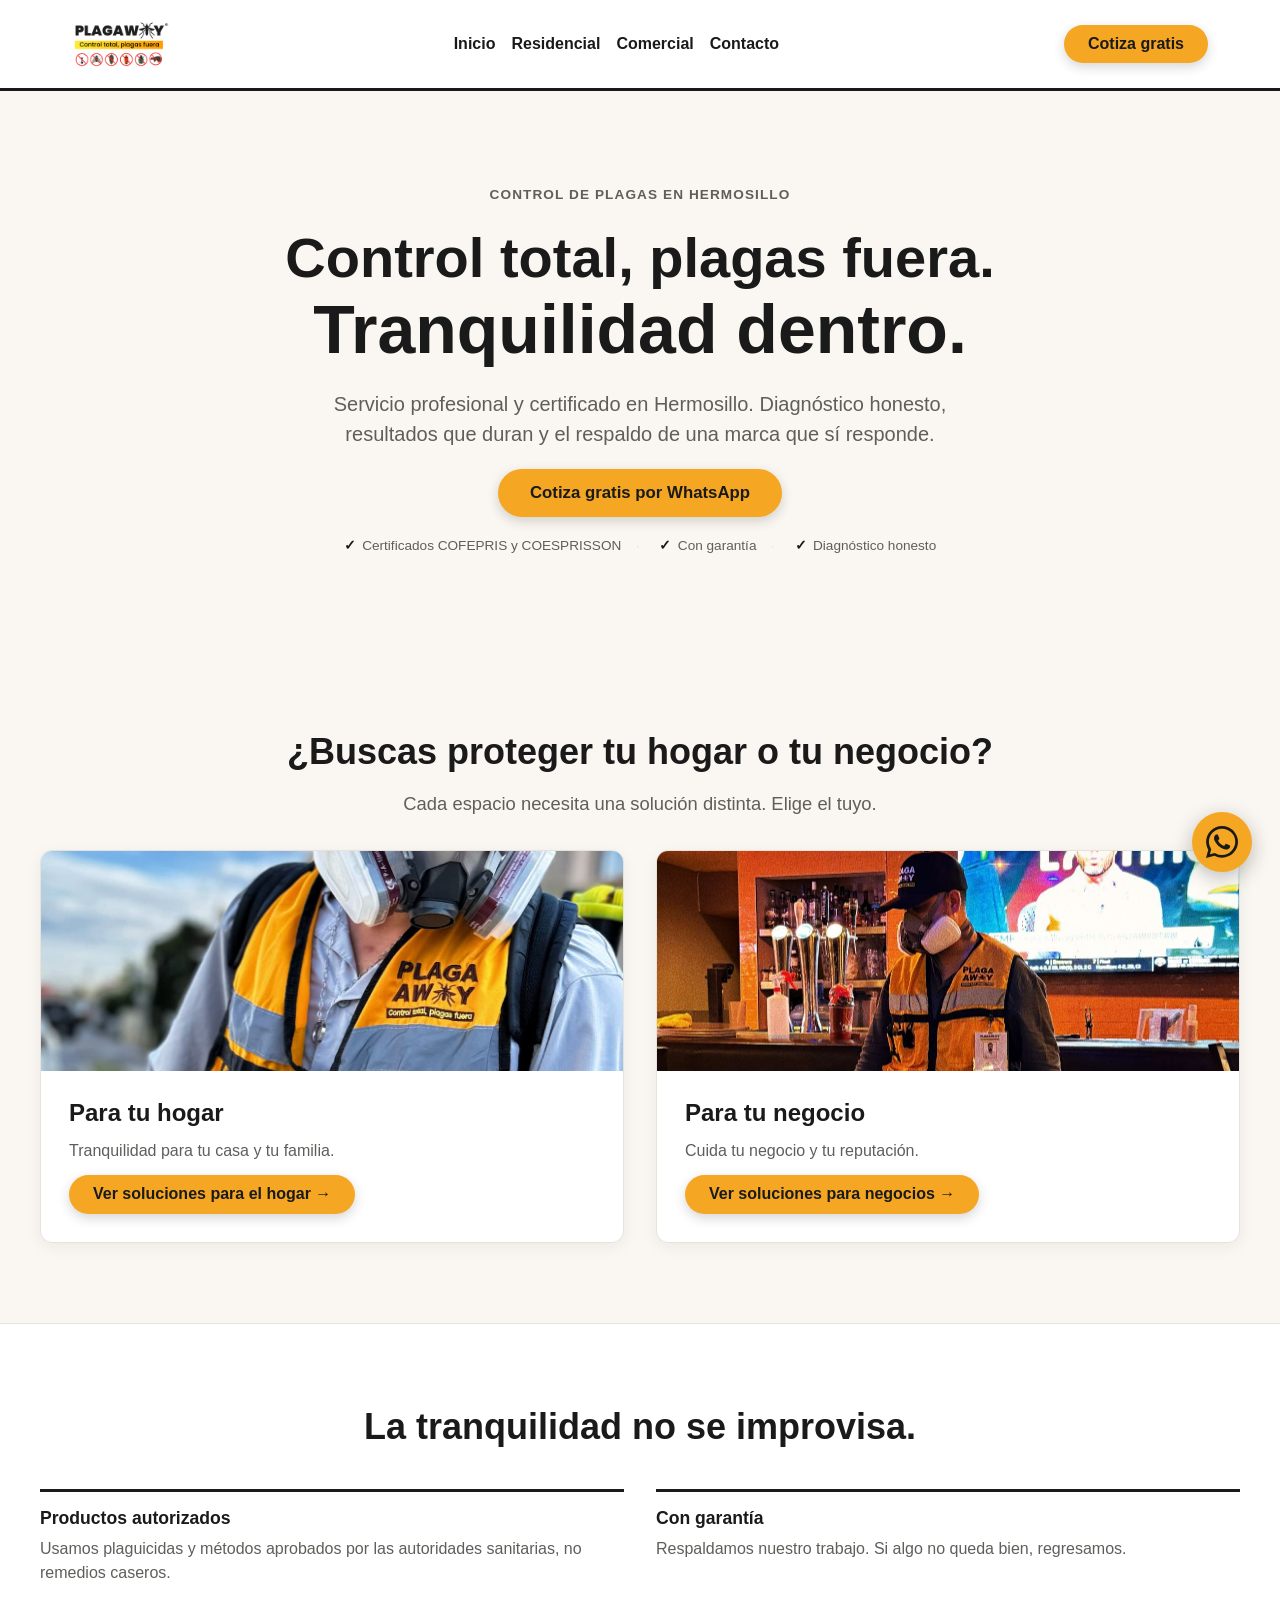
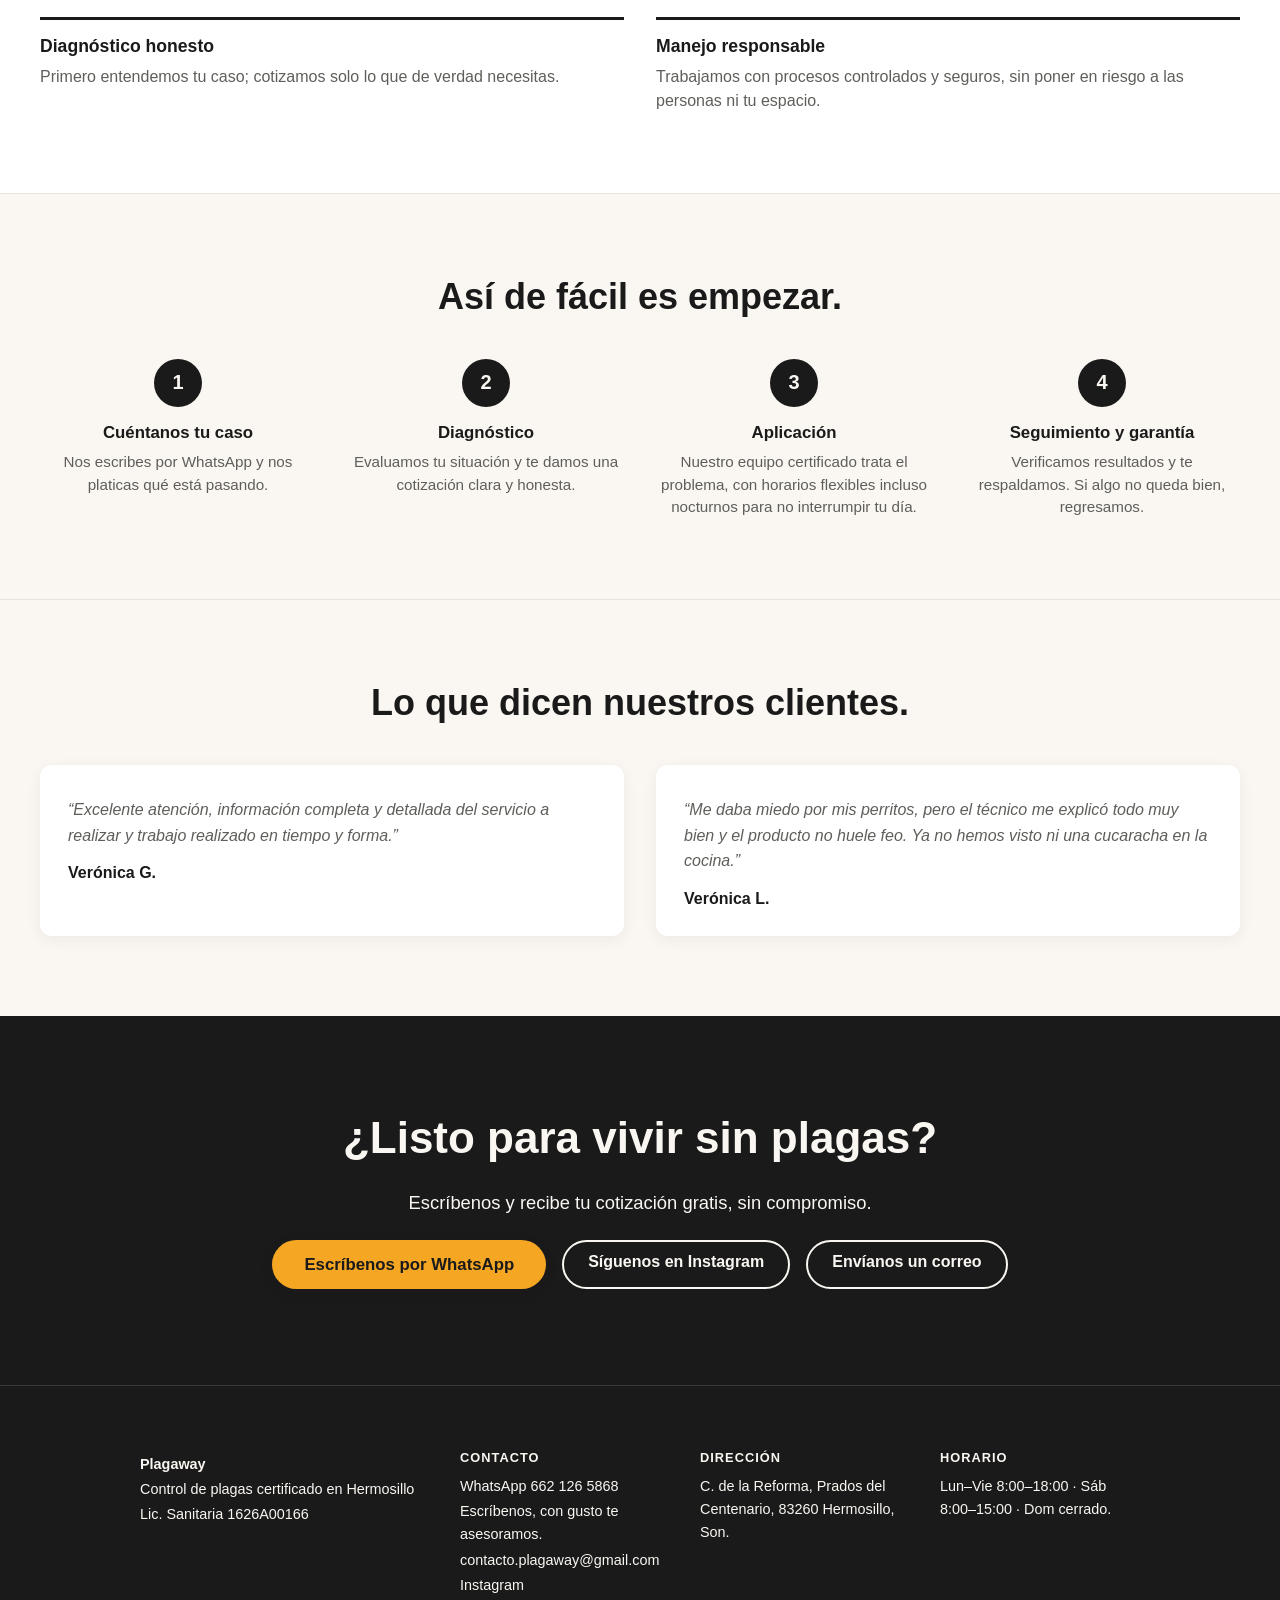
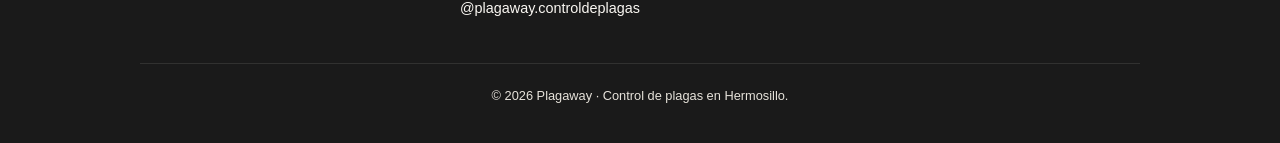
==== commit 88083755: "feat: boton flotante de whatsapp" ====
--- a/index.html
+++ b/index.html
@@ -220,5 +220,14 @@
 
     <p class="footer__legal">© 2026 Plagaway · Control de plagas en Hermosillo.</p>
   </footer>
+
+  <a class="wa-float"
+     href="https://wa.me/526621265868?text=Hola%2C%20vengo%20de%20su%20p%C3%A1gina%20web%20y%20quiero%20cotizar."
+     target="_blank" rel="noopener noreferrer"
+     aria-label="Escríbenos por WhatsApp">
+    <svg class="wa-float__icon" viewBox="0 0 24 24" width="32" height="32" aria-hidden="true" focusable="false">
+      <path fill="currentColor" d="M17.472 14.382c-.297-.149-1.758-.867-2.03-.967-.273-.099-.471-.148-.67.15-.197.297-.767.966-.94 1.164-.173.199-.347.223-.644.075-.297-.15-1.255-.463-2.39-1.475-.883-.788-1.48-1.761-1.653-2.059-.173-.297-.018-.458.13-.606.134-.133.298-.347.446-.52.149-.174.198-.297.298-.497.099-.198.05-.371-.025-.52-.075-.149-.669-1.612-.916-2.207-.242-.579-.487-.5-.669-.51-.173-.008-.371-.01-.57-.01-.198 0-.52.074-.792.372-.272.297-1.04 1.016-1.04 2.479 0 1.462 1.065 2.875 1.213 3.074.149.198 2.096 3.2 5.077 4.487.709.306 1.262.489 1.694.625.712.227 1.36.195 1.871.118.571-.085 1.758-.719 2.006-1.413.248-.694.248-1.289.173-1.413-.074-.124-.272-.198-.57-.347m-5.421 7.403h-.004a9.87 9.87 0 01-5.031-1.378l-.361-.214-3.741.982.998-3.648-.235-.374a9.86 9.86 0 01-1.51-5.26c.001-5.45 4.436-9.884 9.888-9.884 2.64 0 5.122 1.03 6.988 2.898a9.825 9.825 0 012.893 6.994c-.003 5.45-4.437 9.885-9.885 9.885M20.52 3.449C18.24 1.245 15.24 0 12.045 0 5.463 0 .104 5.334.101 11.892c0 2.096.549 4.14 1.595 5.945L0 24l6.335-1.652a12.062 12.062 0 005.71 1.447h.006c6.585 0 11.946-5.336 11.949-11.896 0-3.176-1.24-6.165-3.495-8.411"/>
+    </svg>
+  </a>
 </body>
 </html>
--- a/styles.css
+++ b/styles.css
@@ -130,11 +130,6 @@
   max-width: 620px;
 }
 
-.hero__cert {
-  color: var(--gris-oscuro);
-  font-size: 0.85rem;
-}
-
 .hero__kicker {
   color: var(--gris-oscuro);
   text-transform: uppercase;
@@ -213,124 +208,6 @@
 
   .hero {
     padding: 6rem 2rem;
-  }
-}
-
-/* Servicios */
-.services {
-  background-color: var(--crema);
-  padding: 3.5rem 1.25rem;
-}
-
-.services__inner {
-  max-width: 1200px;
-  margin: 0 auto;
-}
-
-.services__heading {
-  color: var(--negro-carbon);
-  text-align: center;
-  font-size: clamp(1.5rem, 4vw, 2.25rem);
-  line-height: 1.25;
-  margin-bottom: 2rem;
-}
-
-.services__cards {
-  display: grid;
-  grid-template-columns: 1fr;
-  gap: 1.5rem;
-}
-
-.service-card {
-  background-color: var(--blanco);
-  border: 1px solid var(--gris-piedra);
-  border-radius: 12px;
-  padding: 1.75rem;
-  box-shadow: 0 4px 16px rgba(26, 26, 26, 0.06);
-  display: flex;
-  flex-direction: column;
-  align-items: flex-start;
-  gap: 1rem;
-}
-
-.service-card__image {
-  display: block;
-  width: calc(100% + 3.5rem);
-  height: 340px;
-  object-fit: cover;
-  object-position: top;
-  margin: -1.75rem -1.75rem 0 -1.75rem;
-  border-radius: 12px 12px 0 0;
-}
-
-.service-card__title {
-  color: var(--negro-carbon);
-  font-size: 1.5rem;
-  font-weight: 700;
-  border-left: 4px solid var(--negro-carbon);
-  padding-left: 0.75rem;
-}
-
-.service-card:nth-child(2) .service-card__title {
-  border-left-color: var(--negro-carbon);
-}
-
-.service-card__text {
-  color: var(--gris-oscuro);
-  line-height: 1.5;
-}
-
-.specialties {
-  display: grid;
-  grid-template-columns: 1fr;
-  gap: 1.5rem;
-  margin-top: 3rem;
-  padding-top: 2rem;
-  border-top: 1px solid var(--gris-piedra);
-}
-
-.specialty {
-  border-top: 3px solid var(--negro-carbon);
-  padding-top: 0.75rem;
-  display: flex;
-  flex-direction: column;
-  gap: 0.4rem;
-}
-
-.specialty__title {
-  color: var(--negro-carbon);
-  font-weight: 600;
-  font-size: 1rem;
-}
-
-.specialty__text {
-  color: var(--gris-oscuro);
-  font-size: 0.9rem;
-  line-height: 1.4;
-}
-
-@media (min-width: 600px) {
-  .specialties {
-    grid-template-columns: repeat(2, 1fr);
-  }
-}
-
-@media (min-width: 768px) {
-  .services {
-    padding: 5rem 2rem;
-  }
-
-  .services__cards {
-    grid-template-columns: repeat(2, 1fr);
-    gap: 2rem;
-  }
-
-  .service-card__image {
-    height: 380px;
-  }
-
-  .specialties {
-    grid-template-columns: repeat(4, 1fr);
   }
 }
 
@@ -495,13 +372,6 @@
   gap: 1rem;
 }
 
-.testimonial__quote-mark {
-  font-family: Georgia, "Times New Roman", serif;
-  font-size: 3rem;
-  line-height: 1;
-  color: var(--ambar);
-}
-
 .testimonial__text {
   color: var(--gris-oscuro);
   line-height: 1.6;
@@ -1086,3 +956,48 @@
     gap: 2.5rem;
   }
 }
+
+/* Botón flotante de WhatsApp (todas las páginas) */
+.wa-float {
+  position: fixed;
+  right: 1.25rem;
+  bottom: 1.25rem;
+  z-index: 999;
+  display: flex;
+  align-items: center;
+  justify-content: center;
+  width: 56px;
+  height: 56px;
+  border-radius: 50%;
+  background-color: var(--ambar);
+  color: var(--negro-carbon);
+  box-shadow: 0 6px 20px rgba(26, 26, 26, 0.28);
+  transition: background-color 0.2s ease, box-shadow 0.2s ease, transform 0.2s ease;
+}
+
+.wa-float:hover,
+.wa-float:focus-visible {
+  background-color: var(--ambar-oscuro);
+  box-shadow: 0 8px 26px rgba(26, 26, 26, 0.34);
+  transform: translateY(-2px);
+}
+
+.wa-float__icon {
+  width: 30px;
+  height: 30px;
+  display: block;
+}
+
+@media (min-width: 768px) {
+  .wa-float {
+    right: 1.75rem;
+    bottom: 1.75rem;
+    width: 60px;
+    height: 60px;
+  }
+
+  .wa-float__icon {
+    width: 32px;
+    height: 32px;
+  }
+}
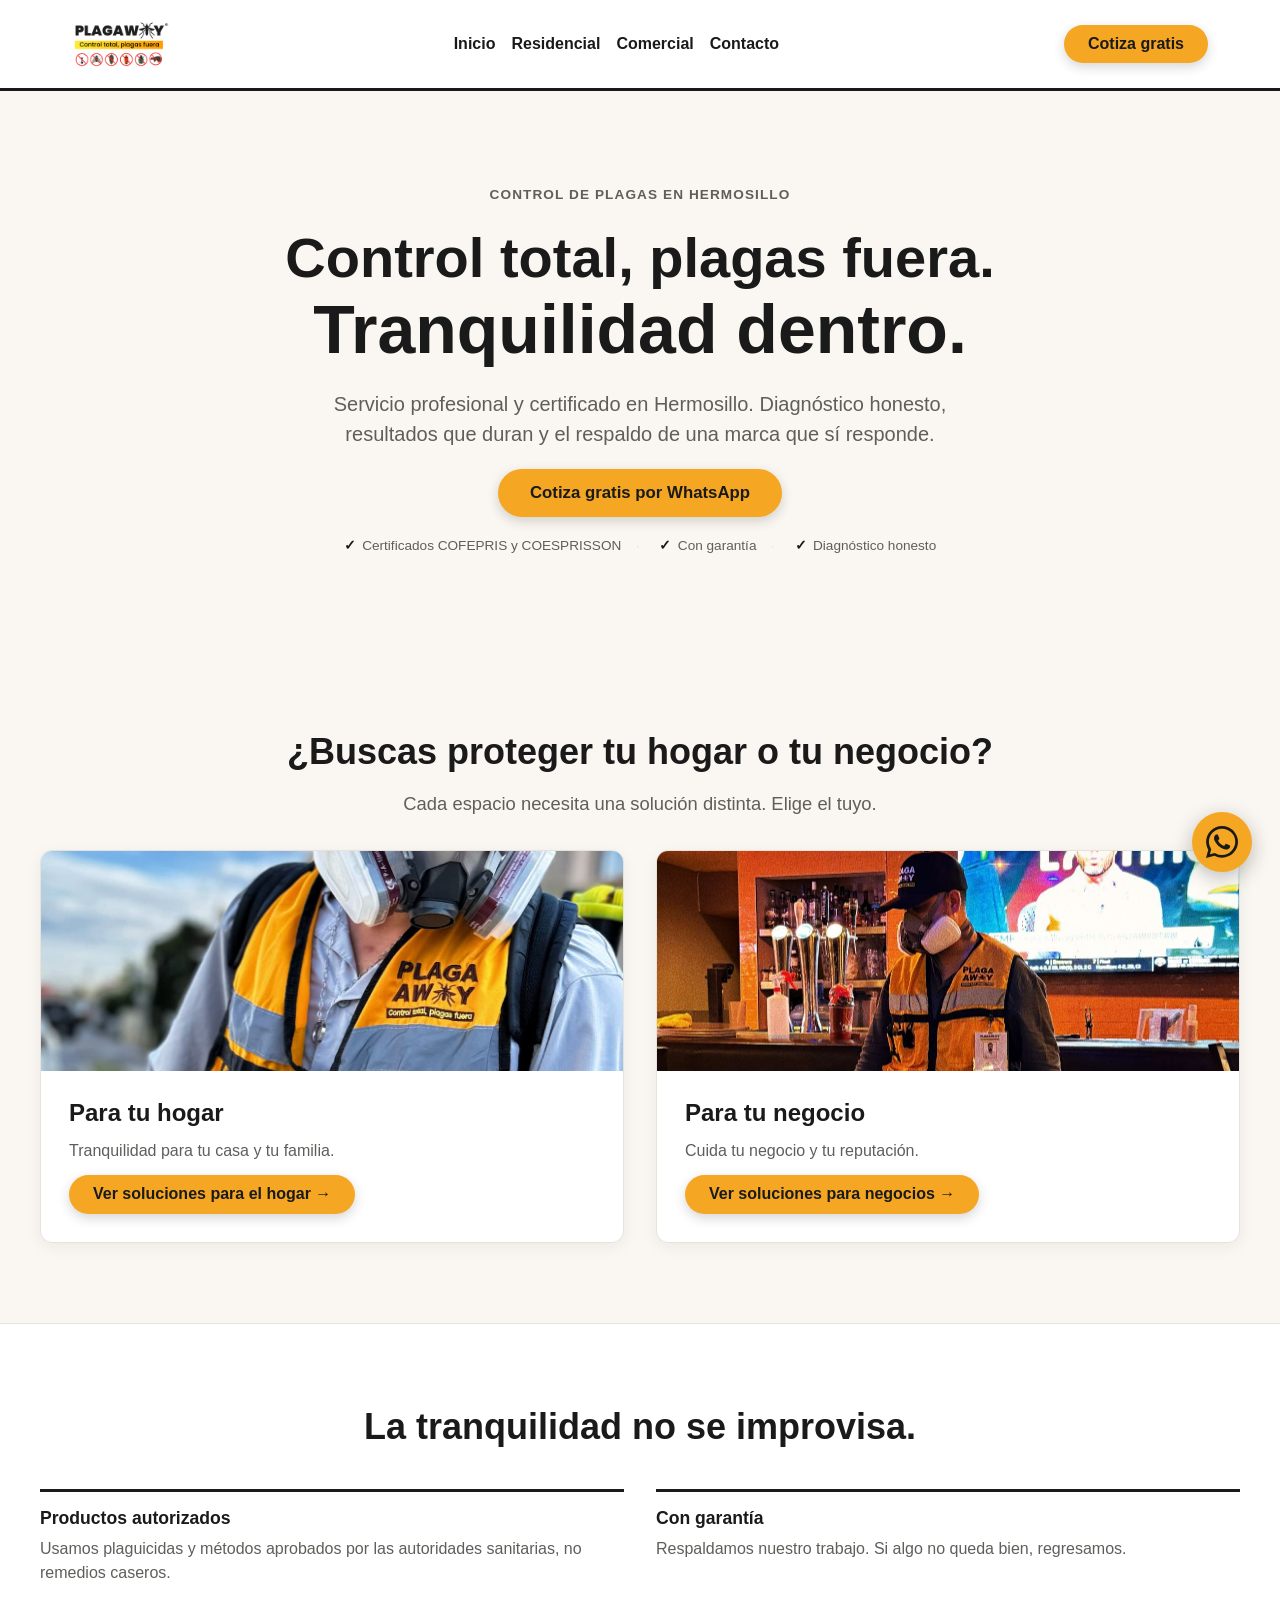
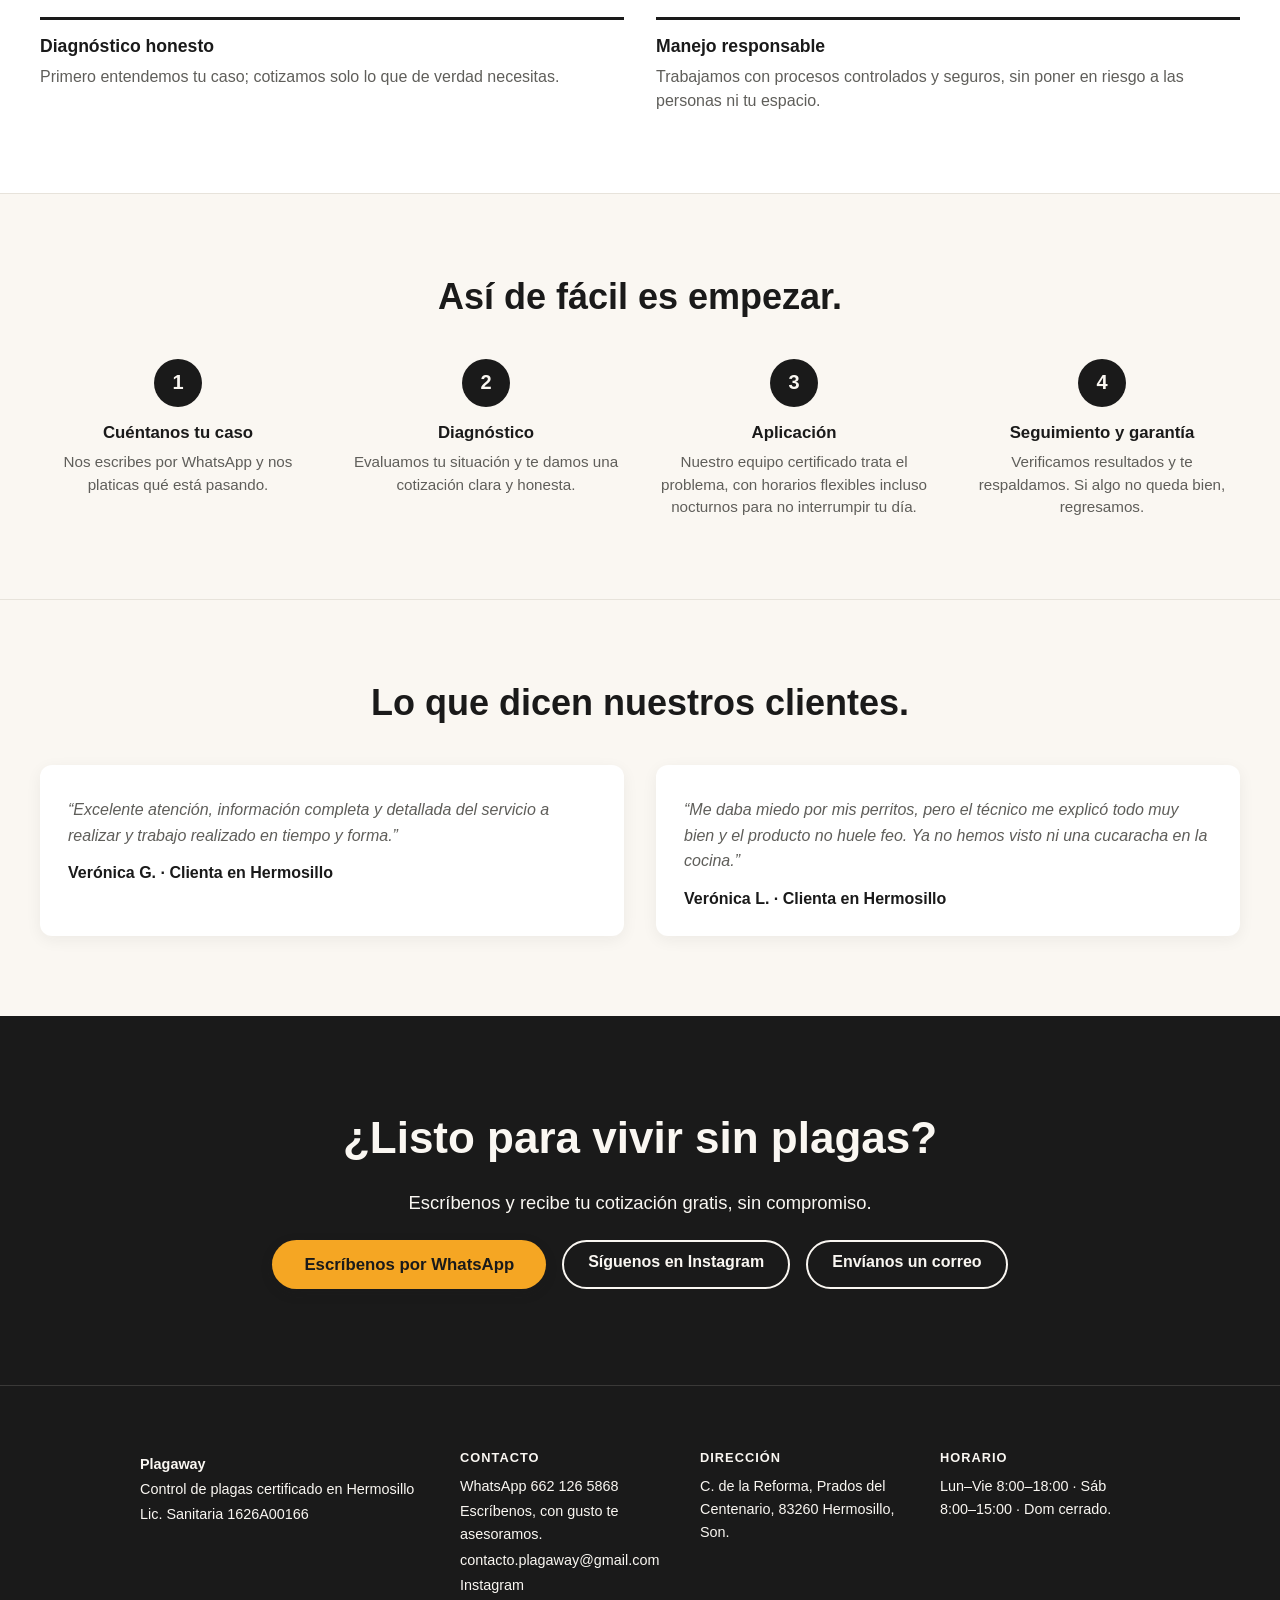
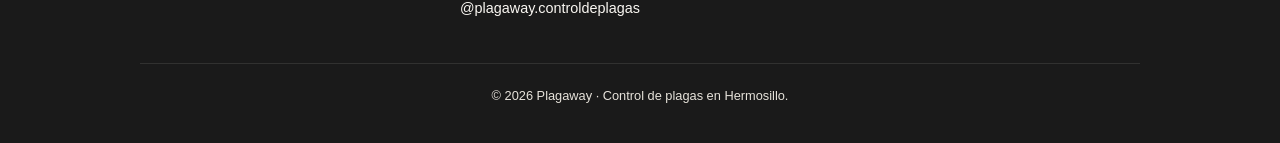
==== commit 294598a5: "feat: encabezado de prueba social y firmas diferenciadas" ====
--- a/index.html
+++ b/index.html
@@ -168,11 +168,11 @@
       <div class="testimonials__grid">
         <blockquote class="testimonial">
           <p class="testimonial__text">“Excelente atención, información completa y detallada del servicio a realizar y trabajo realizado en tiempo y forma.”</p>
-          <footer class="testimonial__author">Verónica G.</footer>
+          <footer class="testimonial__author">Verónica G. · Clienta en Hermosillo</footer>
         </blockquote>
         <blockquote class="testimonial">
           <p class="testimonial__text">“Me daba miedo por mis perritos, pero el técnico me explicó todo muy bien y el producto no huele feo. Ya no hemos visto ni una cucaracha en la cocina.”</p>
-          <footer class="testimonial__author">Verónica L.</footer>
+          <footer class="testimonial__author">Verónica L. · Clienta en Hermosillo</footer>
         </blockquote>
       </div>
     </div>
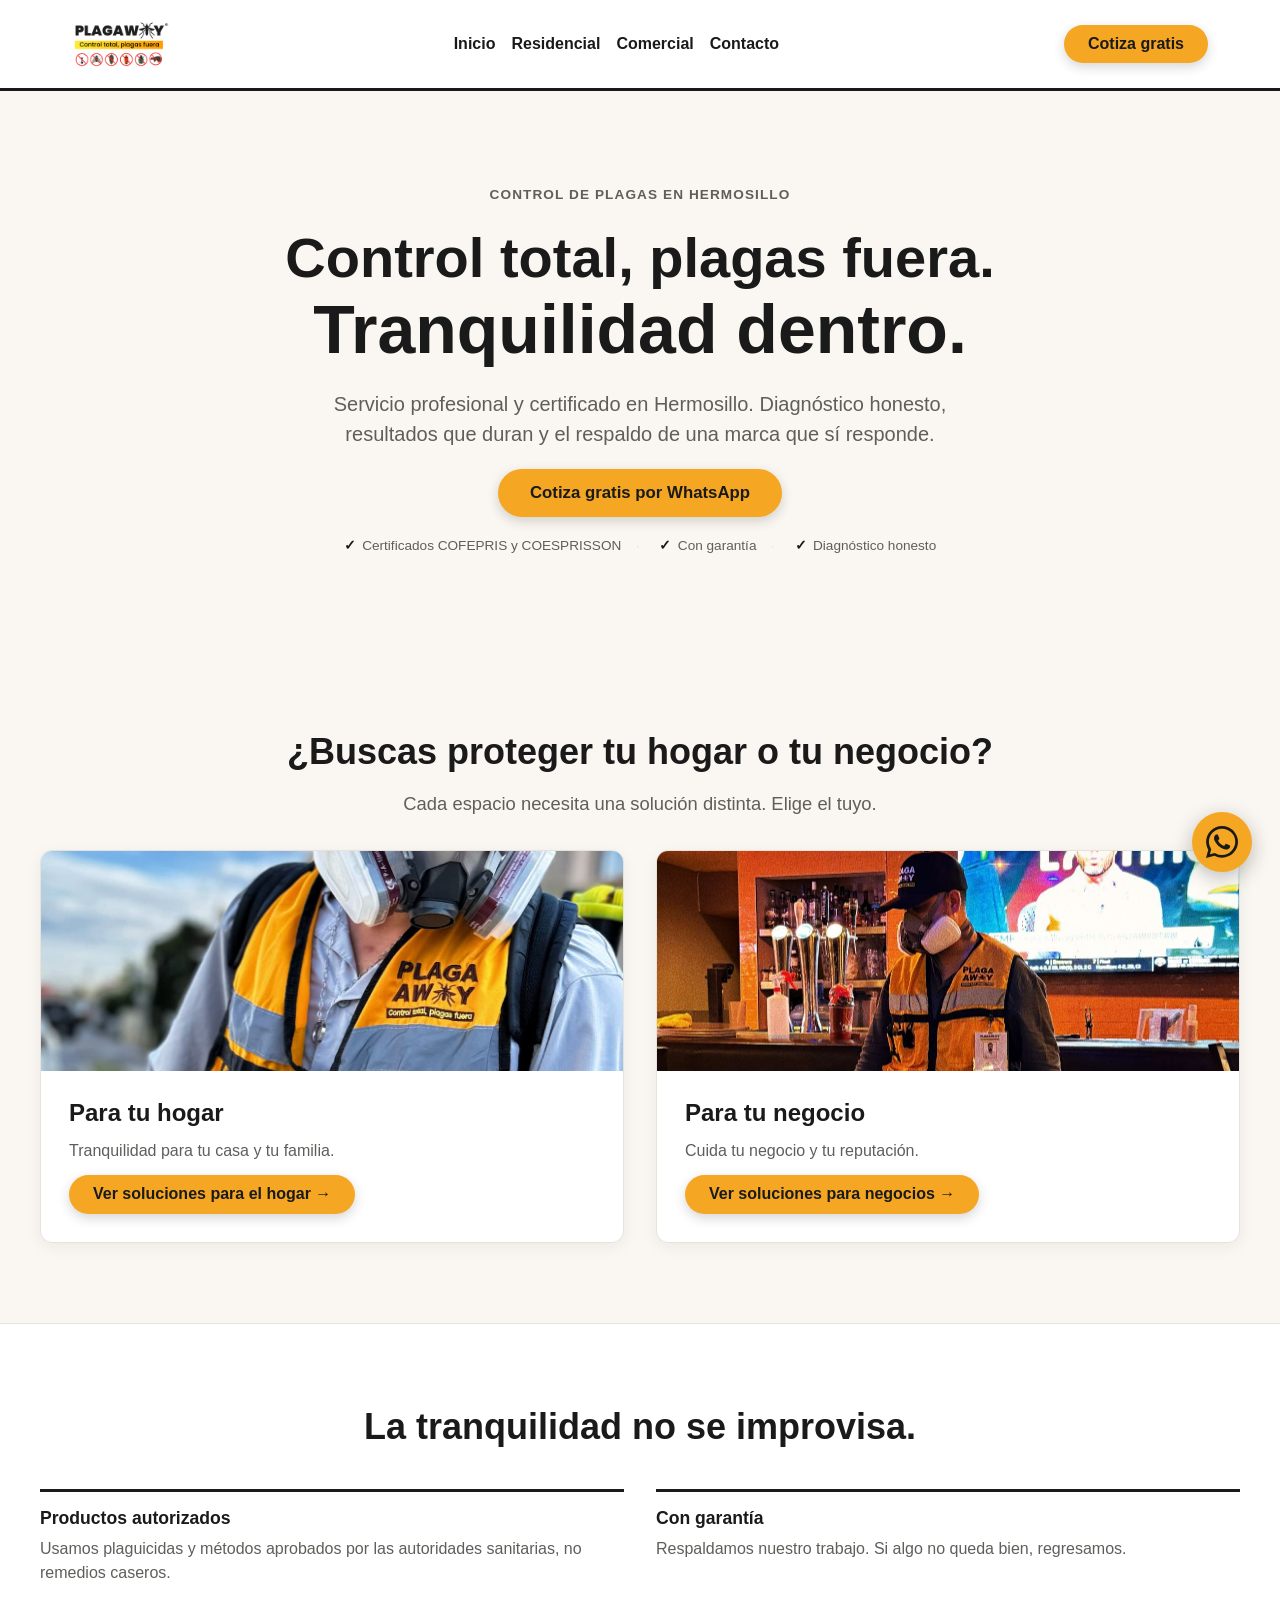
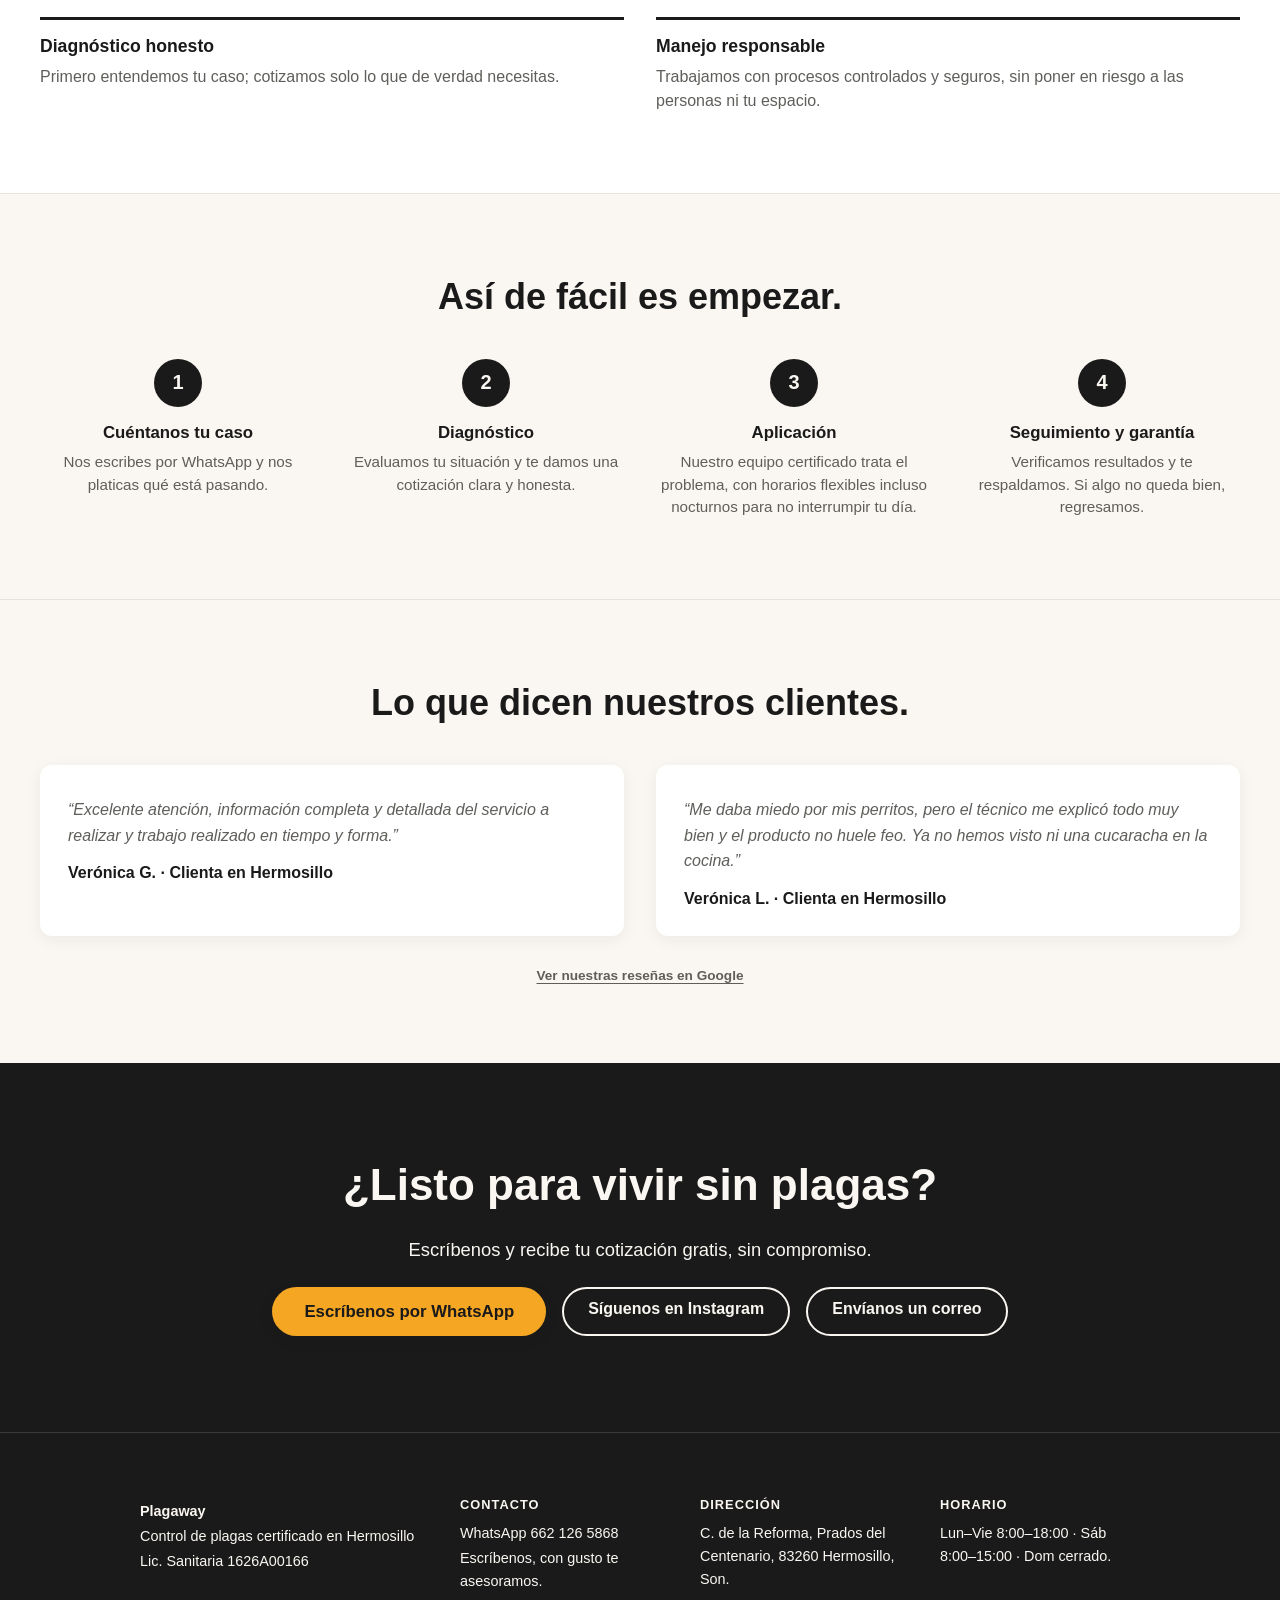
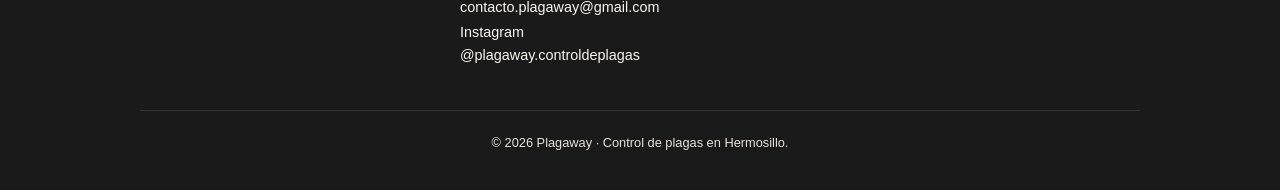
==== commit d156c0dd: "feat: enlace a resenas de google en testimonios" ====
--- a/index.html
+++ b/index.html
@@ -175,6 +175,8 @@
           <footer class="testimonial__author">Verónica L. · Clienta en Hermosillo</footer>
         </blockquote>
       </div>
+
+      <a class="testimonials__google" href="https://g.page/r/CWCyVUf3_ATQEBM/review" target="_blank" rel="noopener noreferrer">Ver nuestras reseñas en Google</a>
     </div>
   </section>
 
--- a/styles.css
+++ b/styles.css
@@ -384,6 +384,34 @@
   font-style: normal;
 }
 
+/* Enlace a reseñas de Google (bajo los testimonios) */
+.testimonials__google {
+  display: block;
+  width: fit-content;
+  max-width: 100%;
+  margin: 2rem auto 0;
+  color: var(--gris-oscuro);
+  font-size: 0.85rem;
+  font-weight: 600;
+  text-align: center;
+  text-decoration: underline;
+  text-underline-offset: 3px;
+  text-decoration-thickness: 1px;
+  border-radius: 4px;
+  transition: color 0.15s ease, text-decoration-color 0.15s ease;
+}
+
+.testimonials__google:hover {
+  color: var(--negro-carbon);
+  text-decoration-color: var(--ambar);
+}
+
+.testimonials__google:focus-visible {
+  outline: 2px solid var(--ambar);
+  outline-offset: 3px;
+  color: var(--negro-carbon);
+}
+
 @media (min-width: 768px) {
   .testimonials {
     padding: 5rem 2rem;
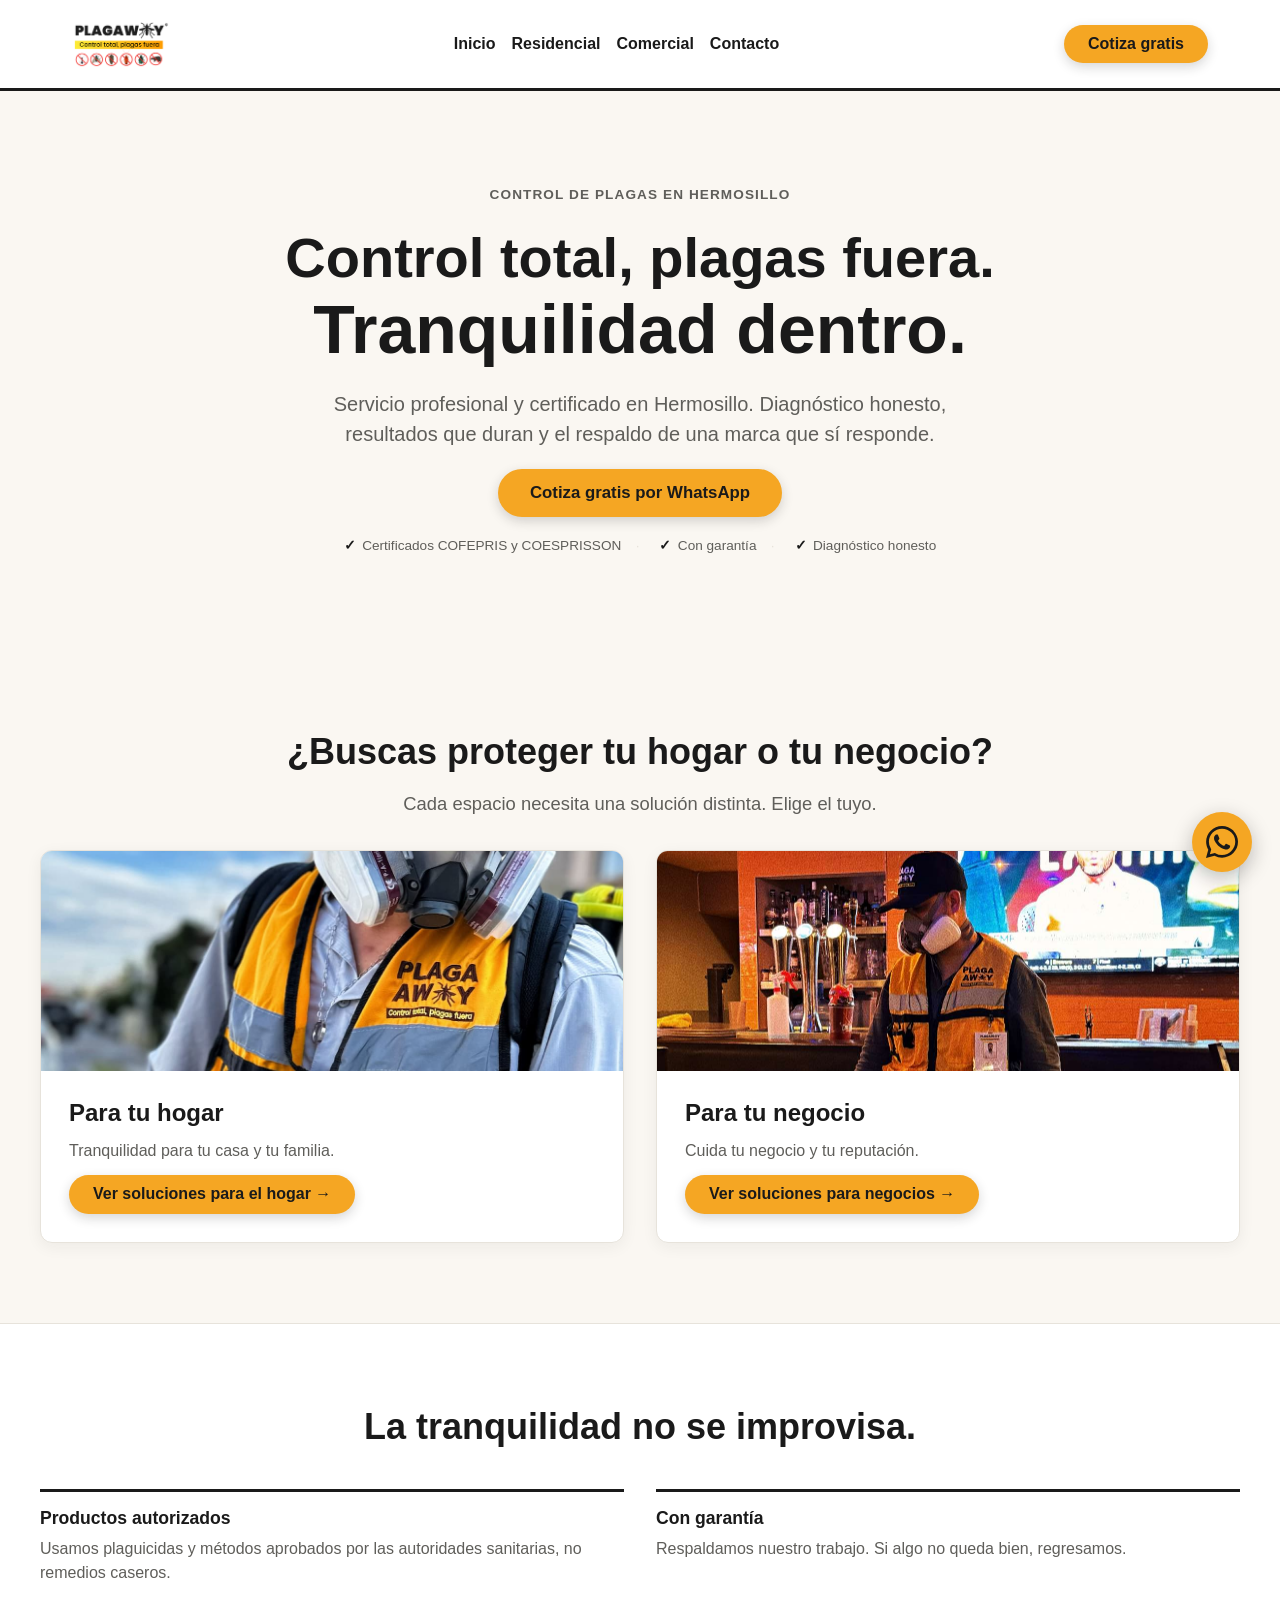
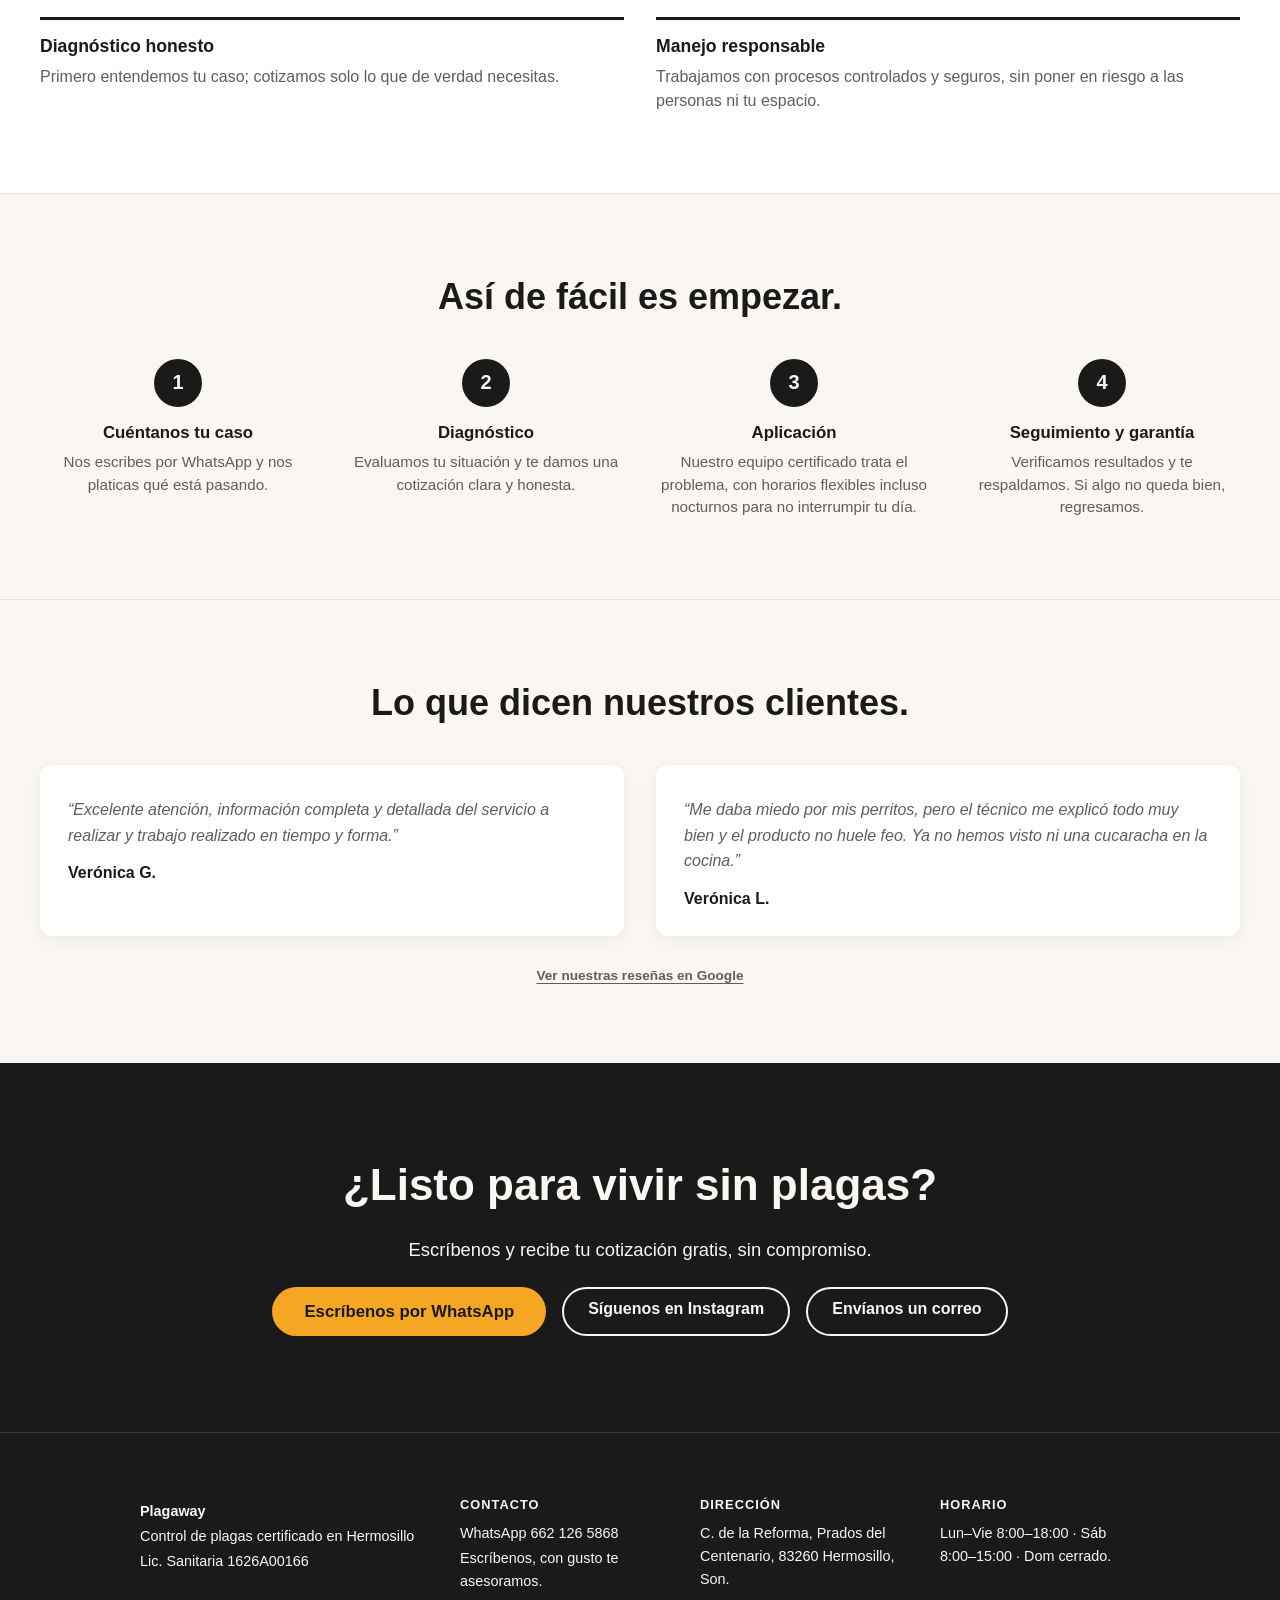
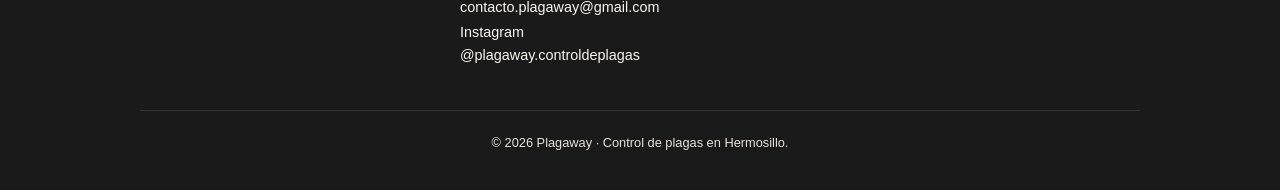
==== commit 64a3a4e6: "perf: optimizar logo y dimensiones de imagenes" ====
--- a/index.html
+++ b/index.html
@@ -57,7 +57,7 @@
 <body>
   <header class="topbar">
     <div class="topbar__inner">
-      <img src="logo.png" alt="Plagaway" class="topbar__logo">
+      <img src="logo.png" alt="Plagaway" class="topbar__logo" width="400" height="198">
       <nav class="nav">
         <a href="index.html">Inicio</a>
         <a href="residencial.html">Residencial</a>
@@ -88,7 +88,7 @@
       <p class="paths__intro">Cada espacio necesita una solución distinta. Elige el tuyo.</p>
       <div class="paths__grid">
         <article class="path-card">
-          <img class="path-card__image" src="img/residencial-servicio.jpg" style="object-position: center 32%;" alt="Técnico certificado de Plagaway atendiendo un hogar">
+          <img class="path-card__image" src="img/residencial-servicio.jpg" width="1200" height="2133" loading="lazy" style="object-position: center 32%;" alt="Técnico certificado de Plagaway atendiendo un hogar">
           <div class="path-card__body">
             <h3 class="path-card__title">Para tu hogar</h3>
             <p class="path-card__text">Tranquilidad para tu casa y tu familia.</p>
@@ -96,7 +96,7 @@
           </div>
         </article>
         <article class="path-card">
-          <img class="path-card__image" src="img/comercial-restaurante.jpg" style="object-position: center 18%;" alt="Técnico de Plagaway fumigando un restaurante">
+          <img class="path-card__image" src="img/comercial-restaurante.jpg" width="1163" height="1400" loading="lazy" style="object-position: center 18%;" alt="Técnico de Plagaway fumigando un restaurante">
           <div class="path-card__body">
             <h3 class="path-card__title">Para tu negocio</h3>
             <p class="path-card__text">Cuida tu negocio y tu reputación.</p>
@@ -168,11 +168,11 @@
       <div class="testimonials__grid">
         <blockquote class="testimonial">
           <p class="testimonial__text">“Excelente atención, información completa y detallada del servicio a realizar y trabajo realizado en tiempo y forma.”</p>
-          <footer class="testimonial__author">Verónica G. · Clienta en Hermosillo</footer>
+          <footer class="testimonial__author">Verónica G.</footer>
         </blockquote>
         <blockquote class="testimonial">
           <p class="testimonial__text">“Me daba miedo por mis perritos, pero el técnico me explicó todo muy bien y el producto no huele feo. Ya no hemos visto ni una cucaracha en la cocina.”</p>
-          <footer class="testimonial__author">Verónica L. · Clienta en Hermosillo</footer>
+          <footer class="testimonial__author">Verónica L.</footer>
         </blockquote>
       </div>
 
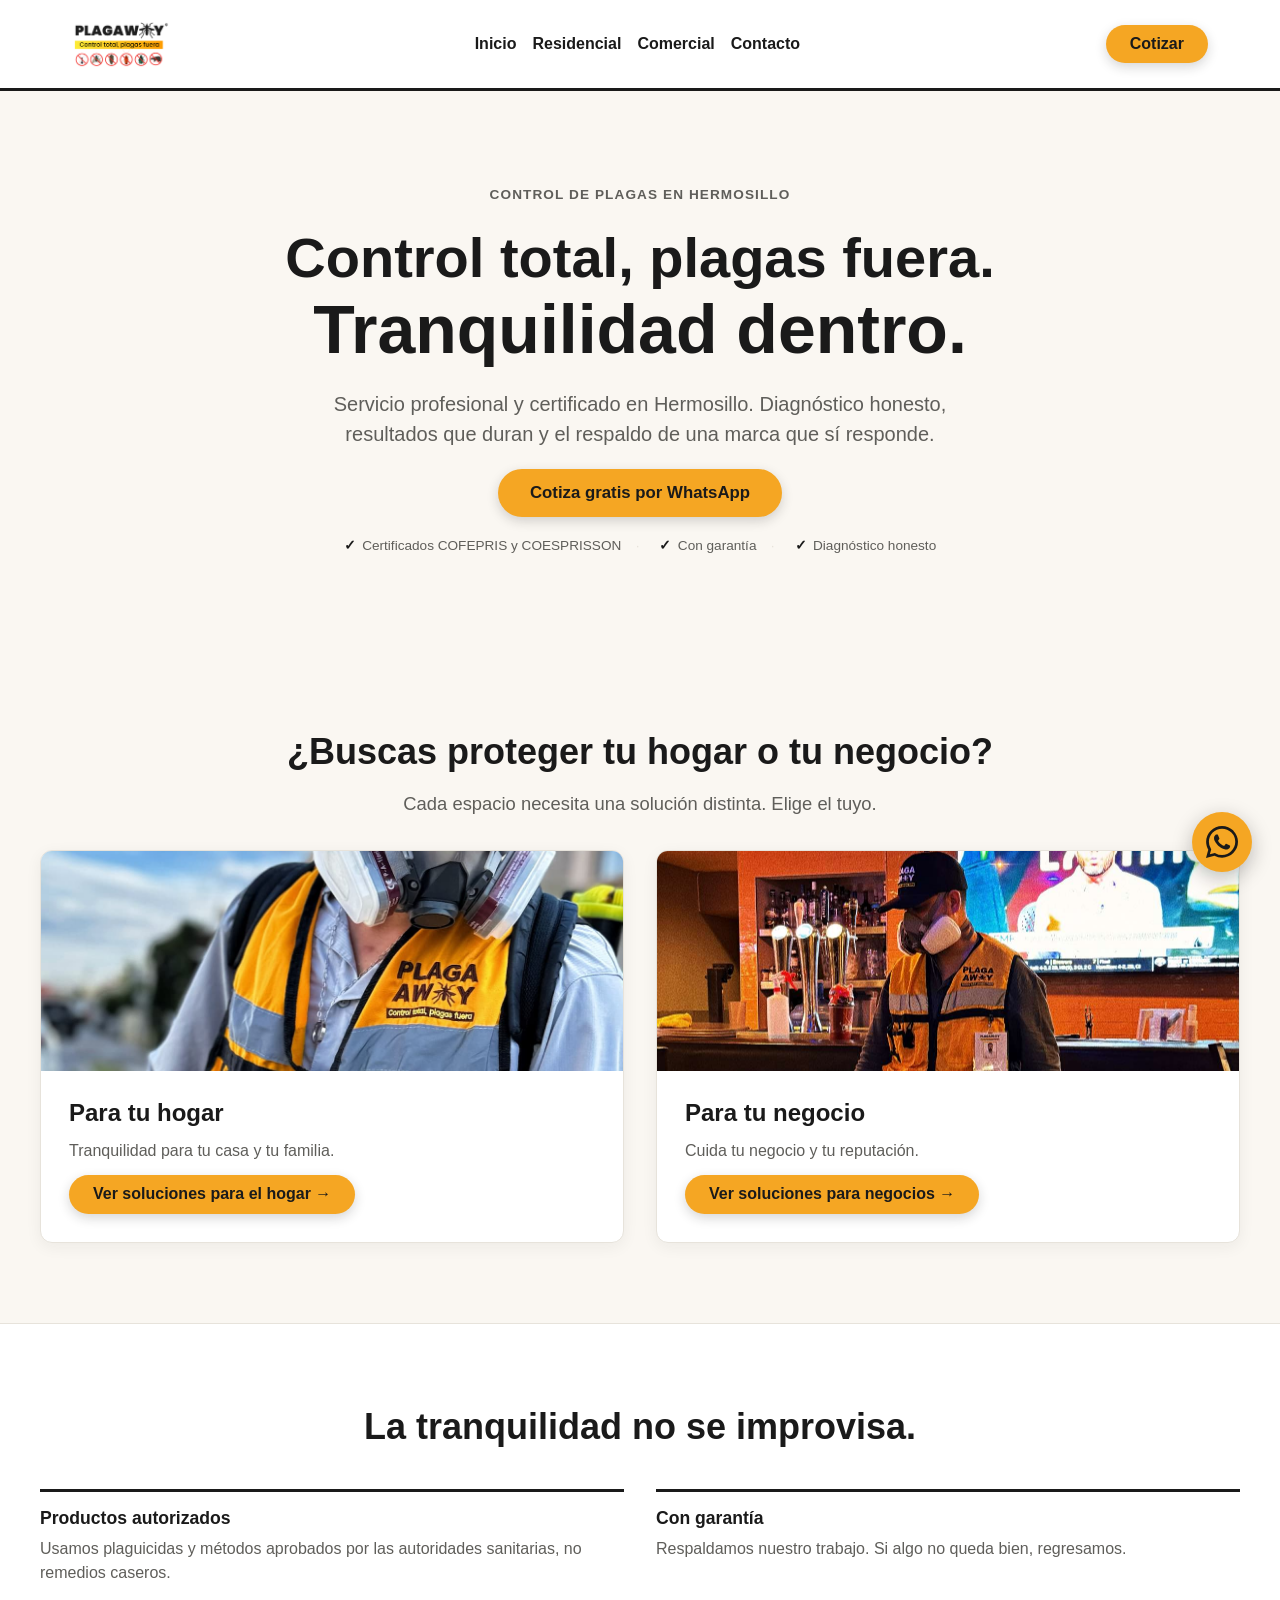
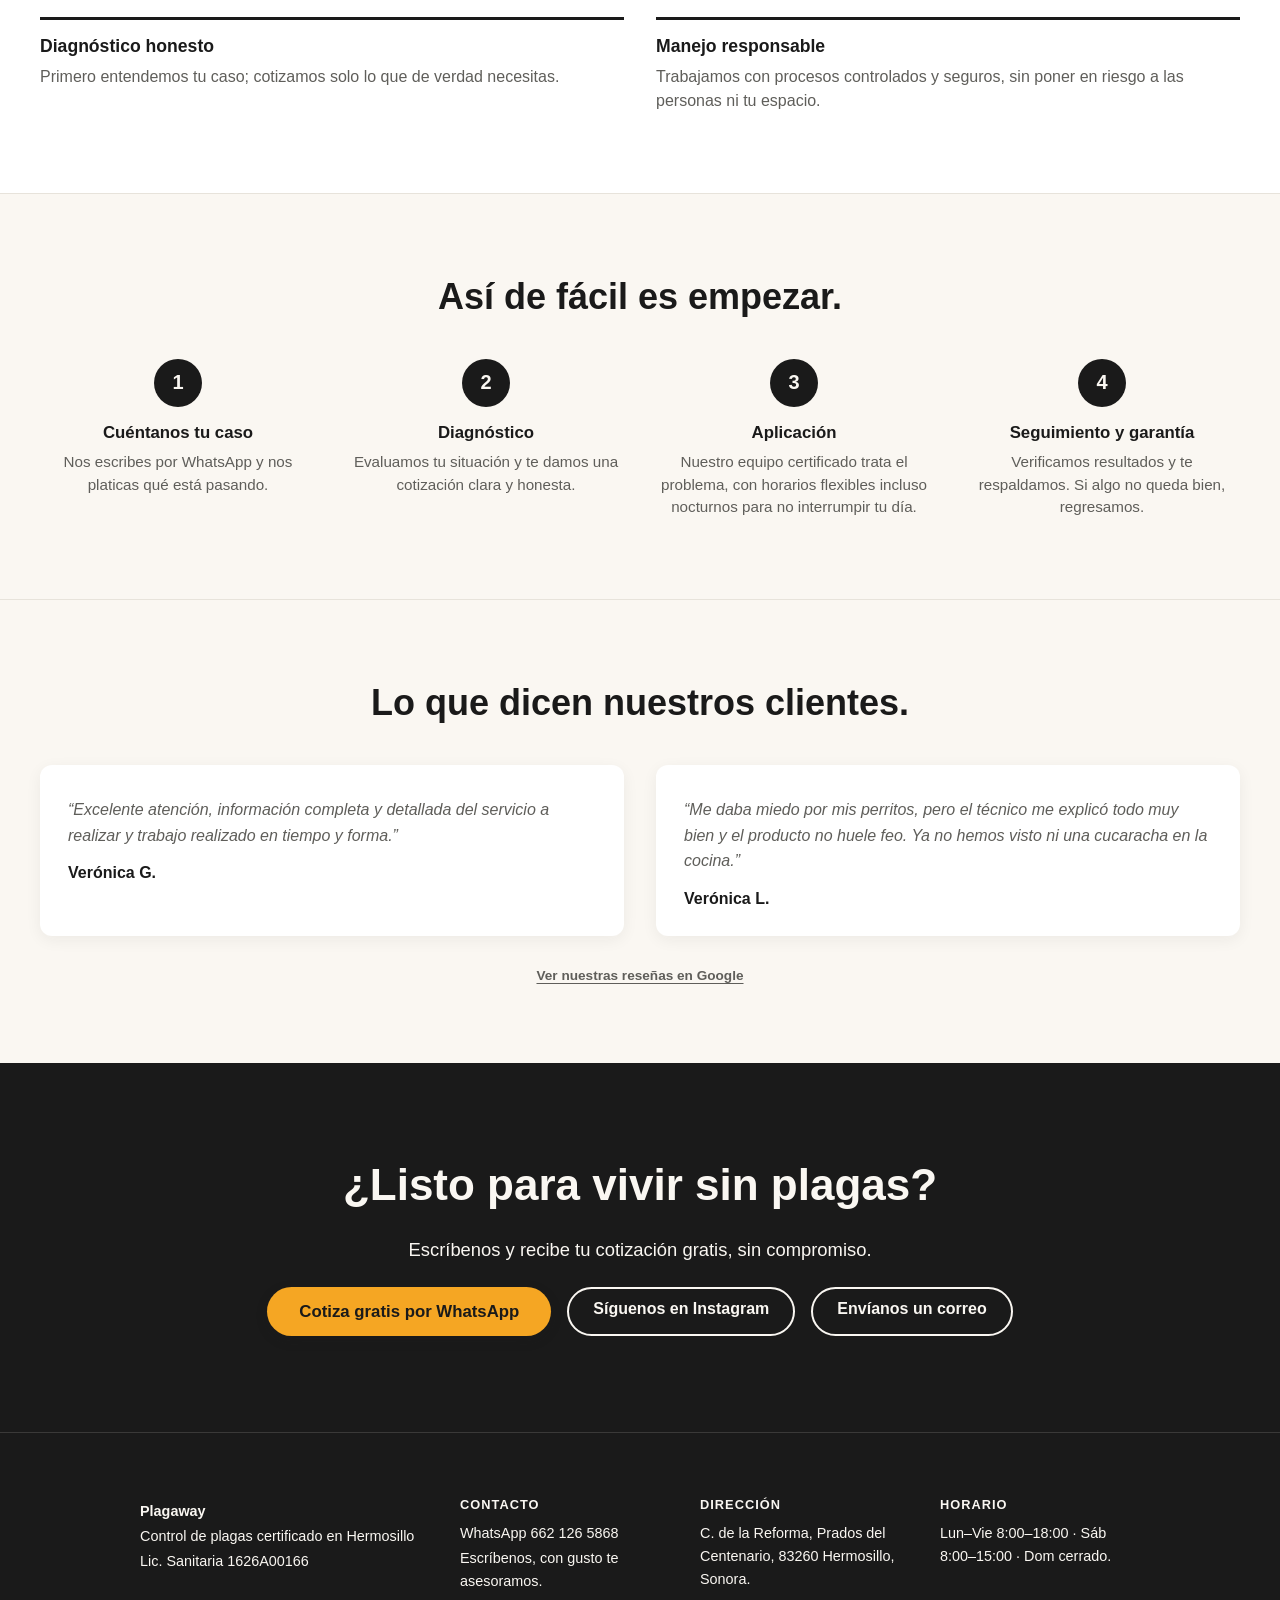
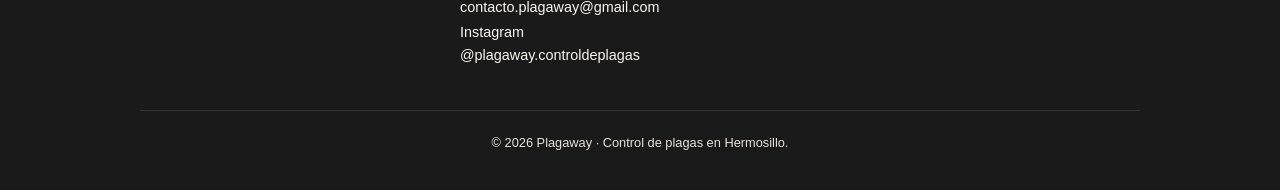
==== commit e77f6798: "fix: pulido final de cta, foco, nav movil y metadatos" ====
--- a/index.html
+++ b/index.html
@@ -8,7 +8,6 @@
   <link rel="apple-touch-icon" href="favicon-isotipo.png">
   <title>Plagaway | Fumigación y control de plagas en Hermosillo</title>
   <meta name="description" content="Control de plagas profesional y certificado en Hermosillo. Negocios, restaurantes y hogares. Diagnóstico honesto y garantía. Cotiza gratis por WhatsApp.">
-  <meta name="keywords" content="fumigación Hermosillo, control de plagas Hermosillo, fumigación restaurantes, control de plagas negocios, póliza de fumigación, control de roedores, ratas, ratones, cucarachas, fumigación comercial, fumigación residencial, plagas Sonora">
   <meta property="og:title" content="Plagaway | Fumigación y control de plagas en Hermosillo">
   <meta property="og:description" content="Control de plagas profesional y certificado en Hermosillo y alrededores. Negocios, restaurantes y hogares. Cotiza gratis por WhatsApp.">
   <meta property="og:type" content="website">
@@ -64,7 +63,7 @@
         <a href="comercial.html">Comercial</a>
         <a href="#contacto">Contacto</a>
       </nav>
-      <a href="https://wa.me/526621265868?text=Hola%2C%20vengo%20de%20su%20p%C3%A1gina%20web%20y%20quiero%20cotizar." target="_blank" rel="noopener noreferrer" class="btn btn--amber">Cotiza gratis</a>
+      <a href="https://wa.me/526621265868?text=Hola%2C%20vengo%20de%20su%20p%C3%A1gina%20web%20y%20quiero%20cotizar." target="_blank" rel="noopener noreferrer" class="btn btn--amber">Cotizar</a>
     </div>
   </header>
 
@@ -186,8 +185,8 @@
       <p class="contact__subtitle">Escríbenos y recibe tu cotización gratis, sin compromiso.</p>
 
       <div class="contact__actions">
-        <a href="https://wa.me/526621265868?text=Hola%2C%20vengo%20de%20su%20p%C3%A1gina%20web%20y%20quiero%20cotizar." target="_blank" rel="noopener noreferrer" class="btn btn--amber btn--large">Escríbenos por WhatsApp</a>
-        <a href="https://instagram.com/plagaway.controldeplagas" class="btn btn--outline">Síguenos en Instagram</a>
+        <a href="https://wa.me/526621265868?text=Hola%2C%20vengo%20de%20su%20p%C3%A1gina%20web%20y%20quiero%20cotizar." target="_blank" rel="noopener noreferrer" class="btn btn--amber btn--large">Cotiza gratis por WhatsApp</a>
+        <a href="https://instagram.com/plagaway.controldeplagas" target="_blank" rel="noopener noreferrer" class="btn btn--outline">Síguenos en Instagram</a>
         <a href="mailto:contacto.plagaway@gmail.com" class="btn btn--outline">Envíanos un correo</a>
       </div>
     </div>
@@ -211,7 +210,7 @@
 
       <div class="footer__col">
         <h2 class="footer__title">Dirección</h2>
-        <p>C. de la Reforma, Prados del Centenario, 83260 Hermosillo, Son.</p>
+        <p>C. de la Reforma, Prados del Centenario, 83260 Hermosillo, Sonora.</p>
       </div>
 
       <div class="footer__col">
--- a/styles.css
+++ b/styles.css
@@ -53,6 +53,11 @@
   font-size: 1.05rem;
 }
 
+.btn:focus-visible {
+  outline: 2px solid var(--ambar);
+  outline-offset: 3px;
+}
+
 /* Barra superior */
 .topbar {
   background-color: var(--blanco);
@@ -94,11 +99,21 @@
   color: var(--negro-carbon);
   text-decoration: none;
   font-weight: 600;
+  padding: 0.85rem 0;
 }
 
 .nav a:hover,
-.nav a:focus {
-  color: var(--negro-carbon);
+.nav a:focus-visible {
+  text-decoration: underline;
+  text-decoration-color: var(--ambar);
+  text-underline-offset: 4px;
+  text-decoration-thickness: 2px;
+}
+
+.nav a:focus-visible {
+  outline: 2px solid var(--ambar);
+  outline-offset: 2px;
+  border-radius: 4px;
 }
 
 /* Hero */
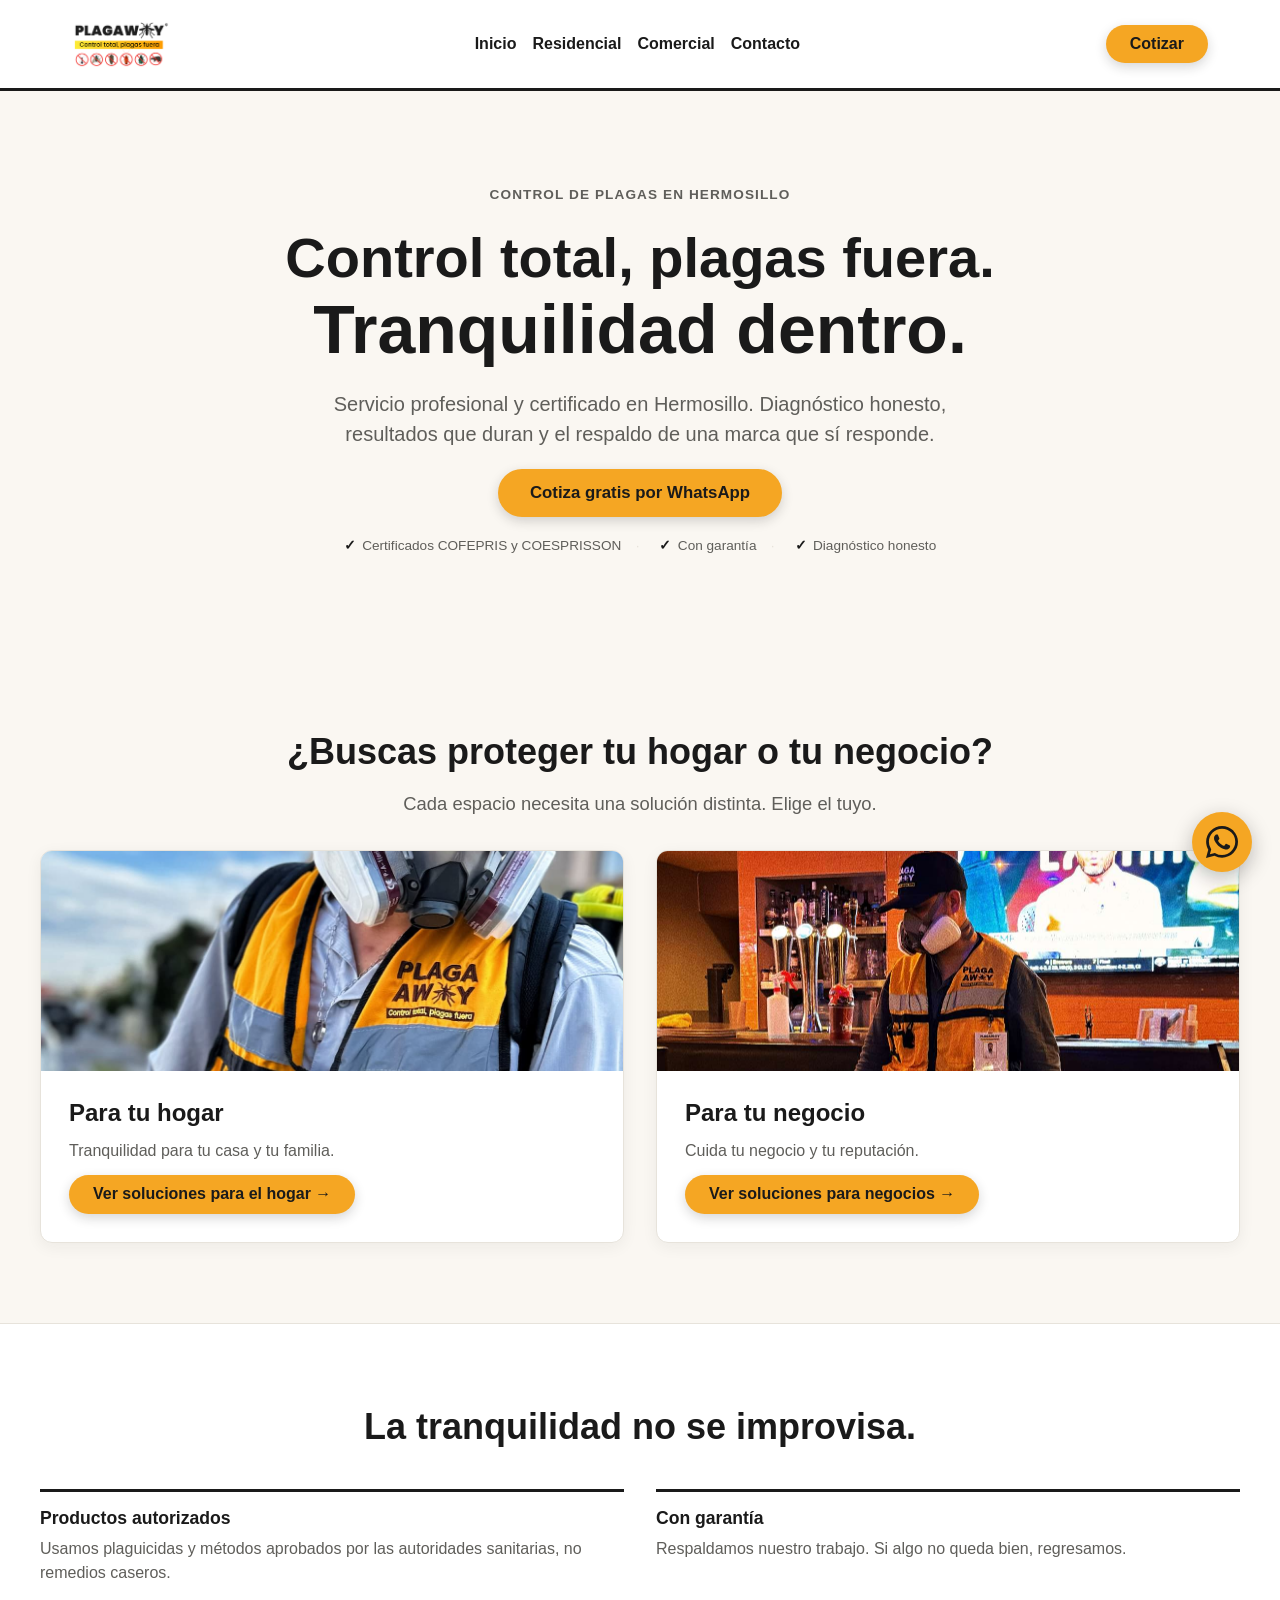
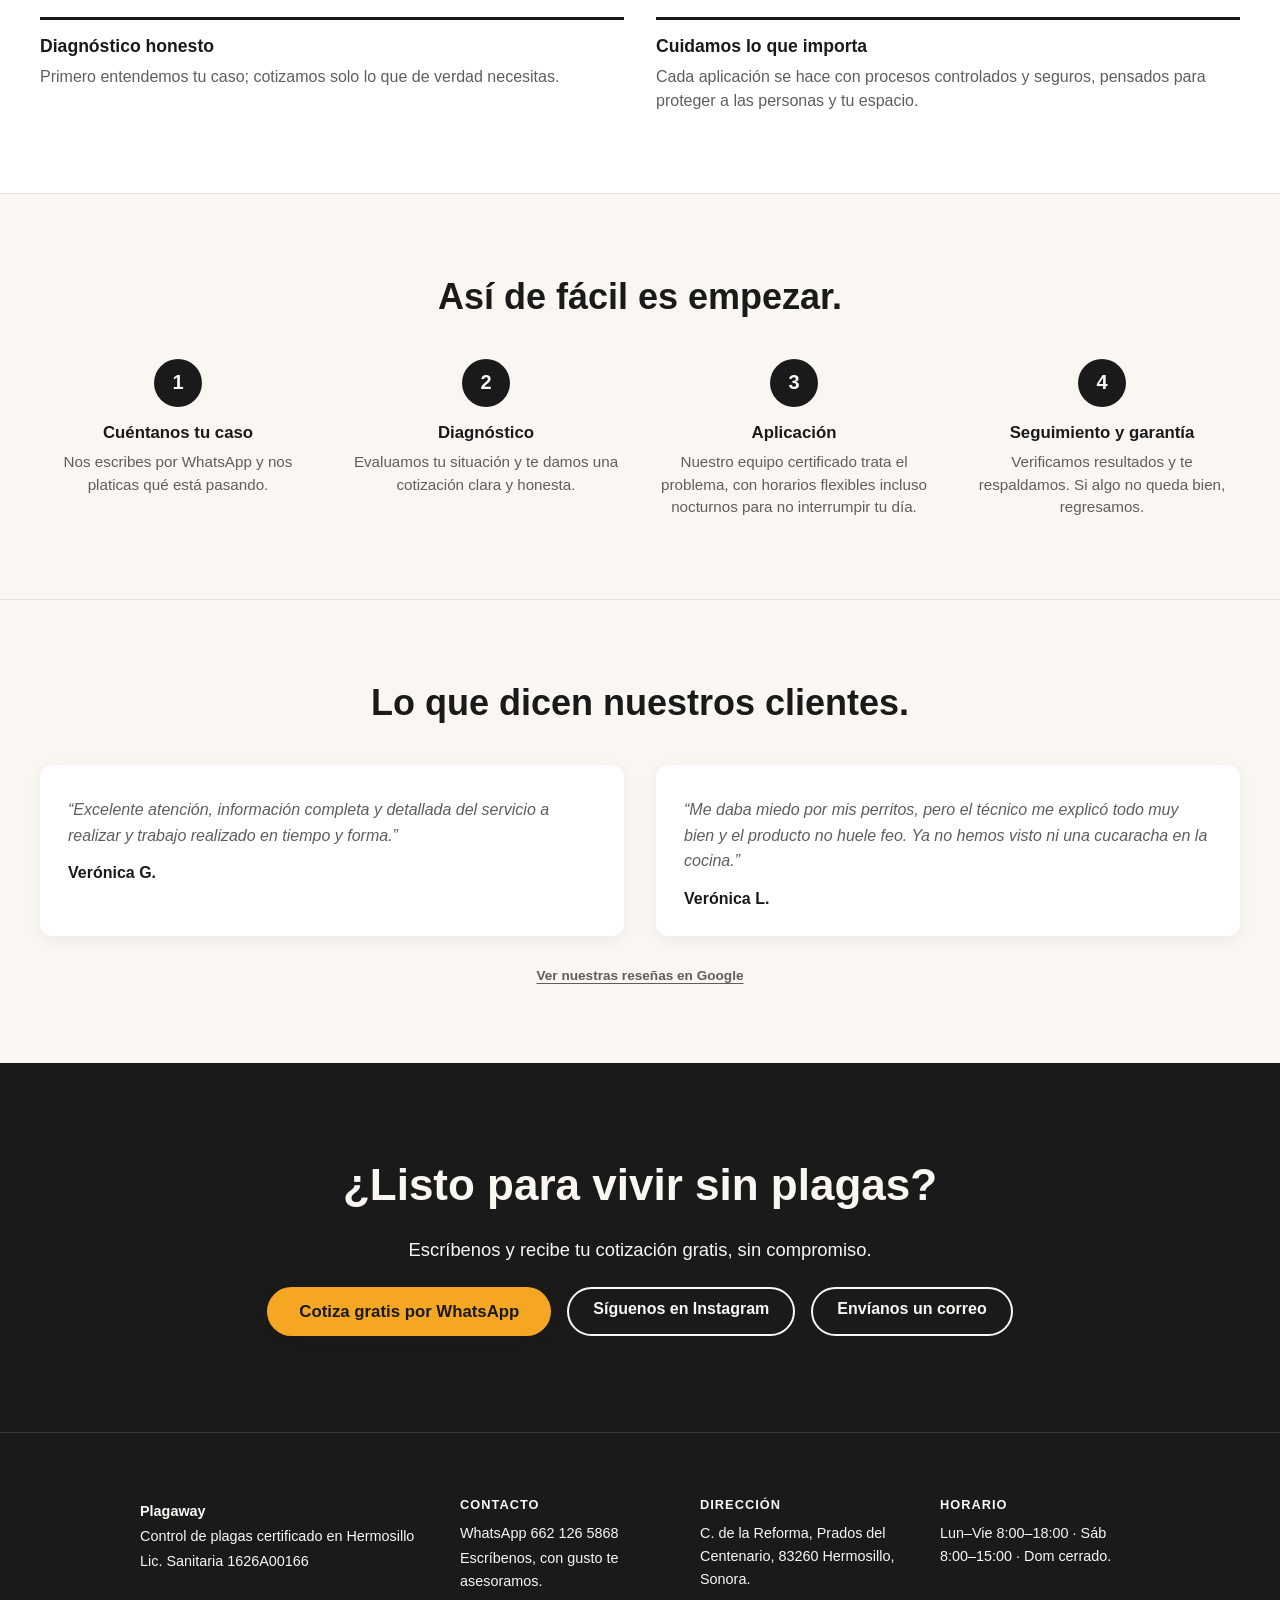
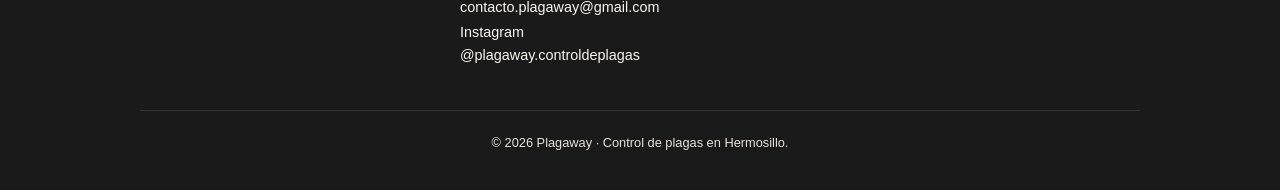
==== commit 6b1cf05e: "fix: copy mas potente en tarjeta comercial y punto del inicio" ====
--- a/index.html
+++ b/index.html
@@ -124,8 +124,8 @@
           <p class="why-item__text">Primero entendemos tu caso; cotizamos solo lo que de verdad necesitas.</p>
         </div>
         <div class="why-item">
-          <h3 class="why-item__title">Manejo responsable</h3>
-          <p class="why-item__text">Trabajamos con procesos controlados y seguros, sin poner en riesgo a las personas ni tu espacio.</p>
+          <h3 class="why-item__title">Cuidamos lo que importa</h3>
+          <p class="why-item__text">Cada aplicación se hace con procesos controlados y seguros, pensados para proteger a las personas y tu espacio.</p>
         </div>
       </div>
     </div>
@@ -175,7 +175,7 @@
         </blockquote>
       </div>
 
-      <a class="testimonials__google" href="https://g.page/r/CWCyVUf3_ATQEBM/review" target="_blank" rel="noopener noreferrer">Ver nuestras reseñas en Google</a>
+      <a class="testimonials__google" href="https://www.google.com/search?q=plagaway#lrd=0x6341e3a42880d5b1:0xd004fcf74755b260,1,,,," target="_blank" rel="noopener noreferrer">Ver nuestras reseñas en Google</a>
     </div>
   </section>
 
--- a/styles.css
+++ b/styles.css
@@ -1044,3 +1044,81 @@
     height: 32px;
   }
 }
+
+/* Preguntas frecuentes (residencial.html + comercial.html) */
+.faq {
+  background-color: var(--blanco);
+  border-top: 1px solid var(--gris-piedra);
+  padding: 3.5rem 1.25rem;
+}
+
+.faq__inner {
+  max-width: 760px;
+  margin: 0 auto;
+}
+
+.faq__heading {
+  color: var(--negro-carbon);
+  text-align: center;
+  font-size: clamp(1.5rem, 4vw, 2.25rem);
+  line-height: 1.25;
+  margin-bottom: 2.5rem;
+}
+
+.faq__item {
+  border-bottom: 1px solid var(--gris-piedra);
+}
+
+.faq__item:first-of-type {
+  border-top: 1px solid var(--gris-piedra);
+}
+
+.faq__q {
+  list-style: none;
+  cursor: pointer;
+  display: flex;
+  justify-content: space-between;
+  align-items: flex-start;
+  gap: 1rem;
+  padding: 1.15rem 0;
+  color: var(--negro-carbon);
+  font-weight: 700;
+  font-size: 1.05rem;
+  line-height: 1.4;
+}
+
+.faq__q::-webkit-details-marker {
+  display: none;
+}
+
+.faq__q::after {
+  content: "+";
+  flex-shrink: 0;
+  color: var(--ambar-oscuro);
+  font-weight: 700;
+  font-size: 1.5rem;
+  line-height: 1;
+}
+
+.faq__item[open] .faq__q::after {
+  content: "\2212";
+}
+
+.faq__q:focus-visible {
+  outline: 2px solid var(--ambar);
+  outline-offset: 2px;
+  border-radius: 4px;
+}
+
+.faq__a {
+  margin: 0;
+  padding: 0 0 1.25rem;
+  color: var(--gris-oscuro);
+  line-height: 1.6;
+}
+
+@media (min-width: 768px) {
+  .faq {
+    padding: 5rem 2rem;
+  }
+}
